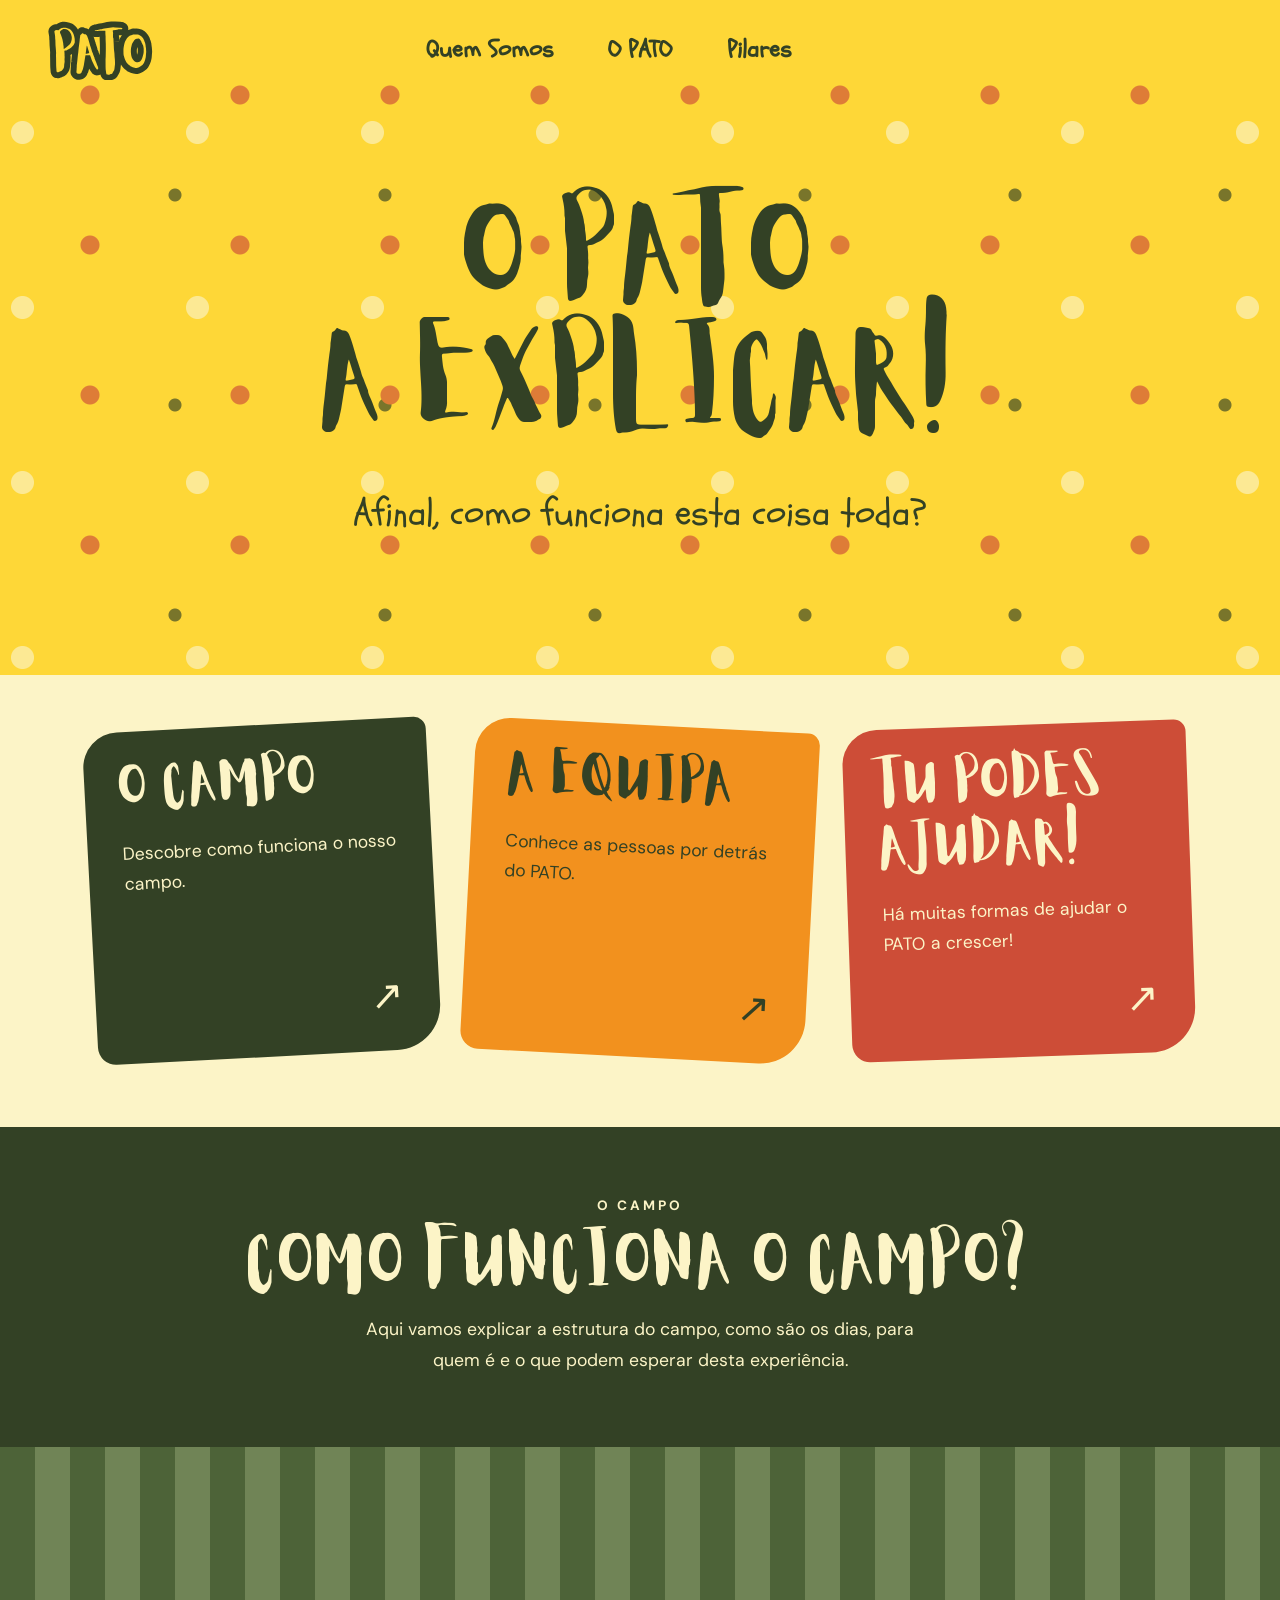
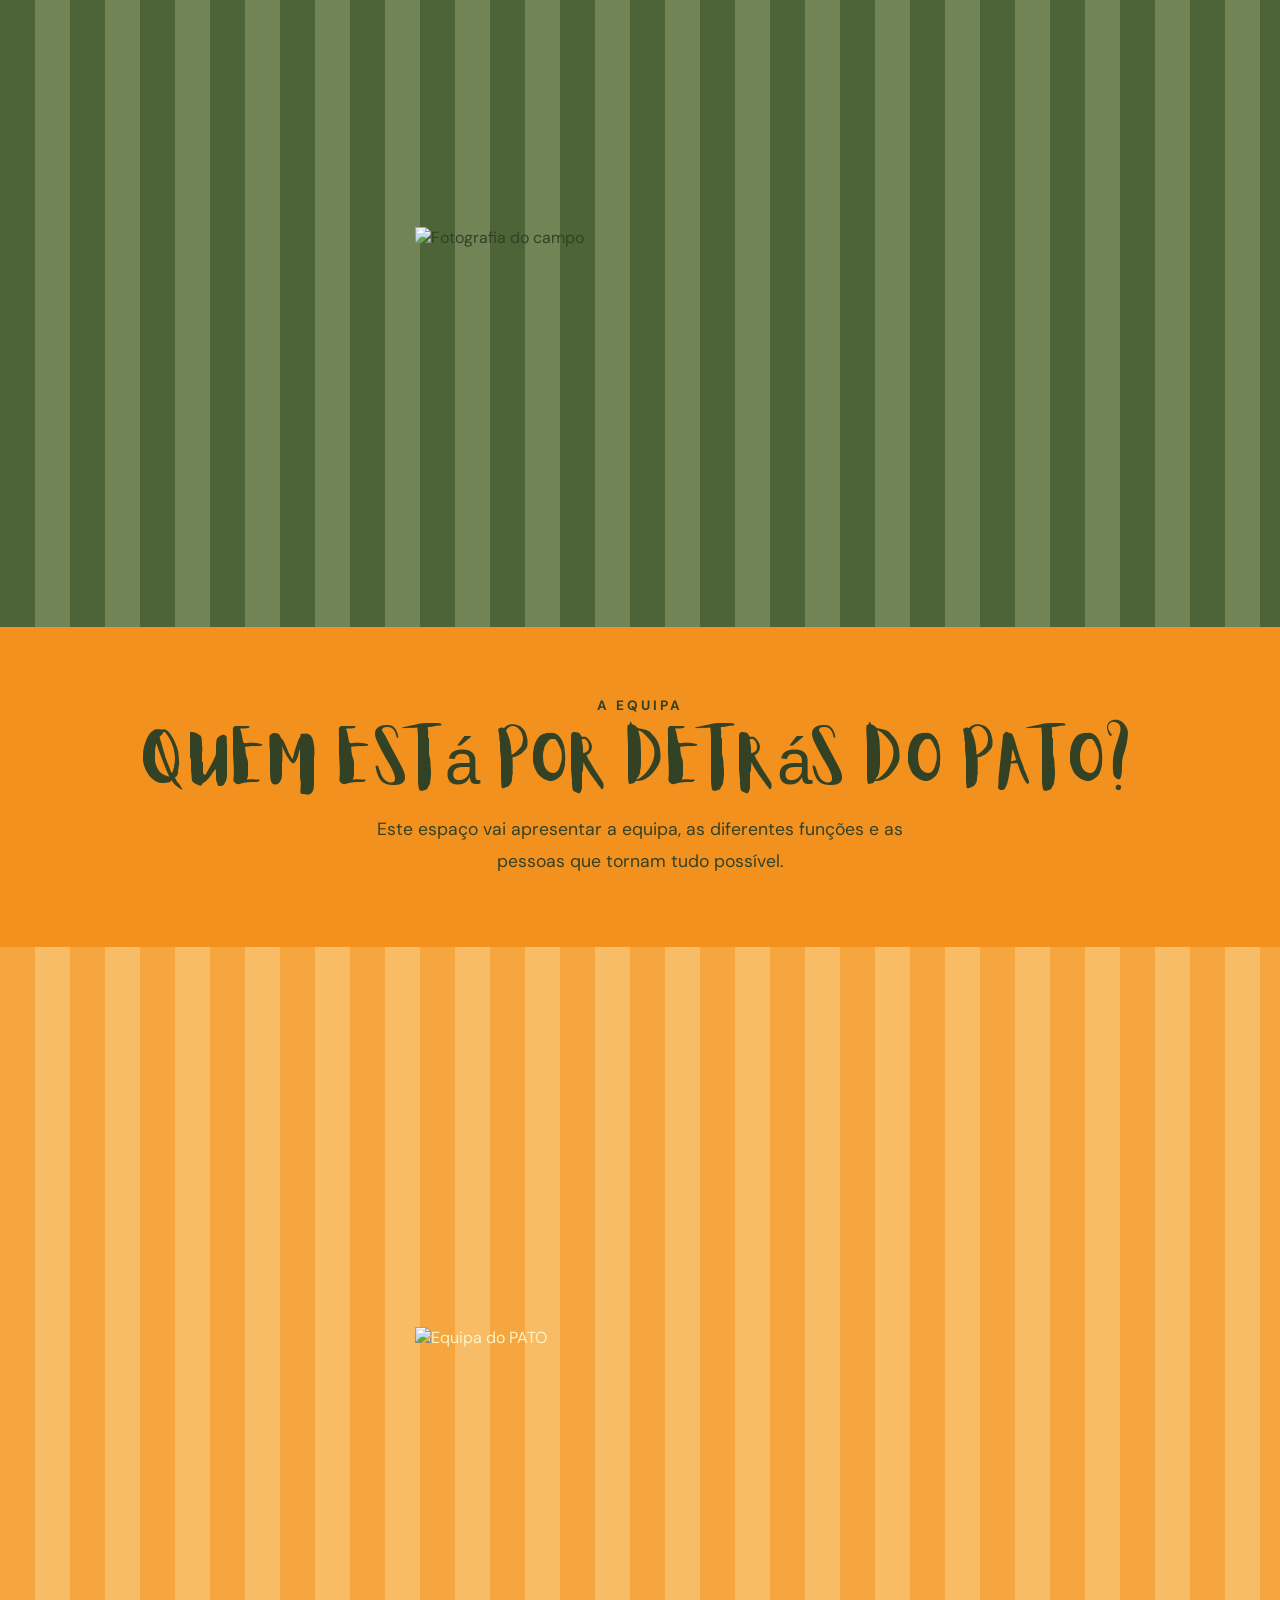
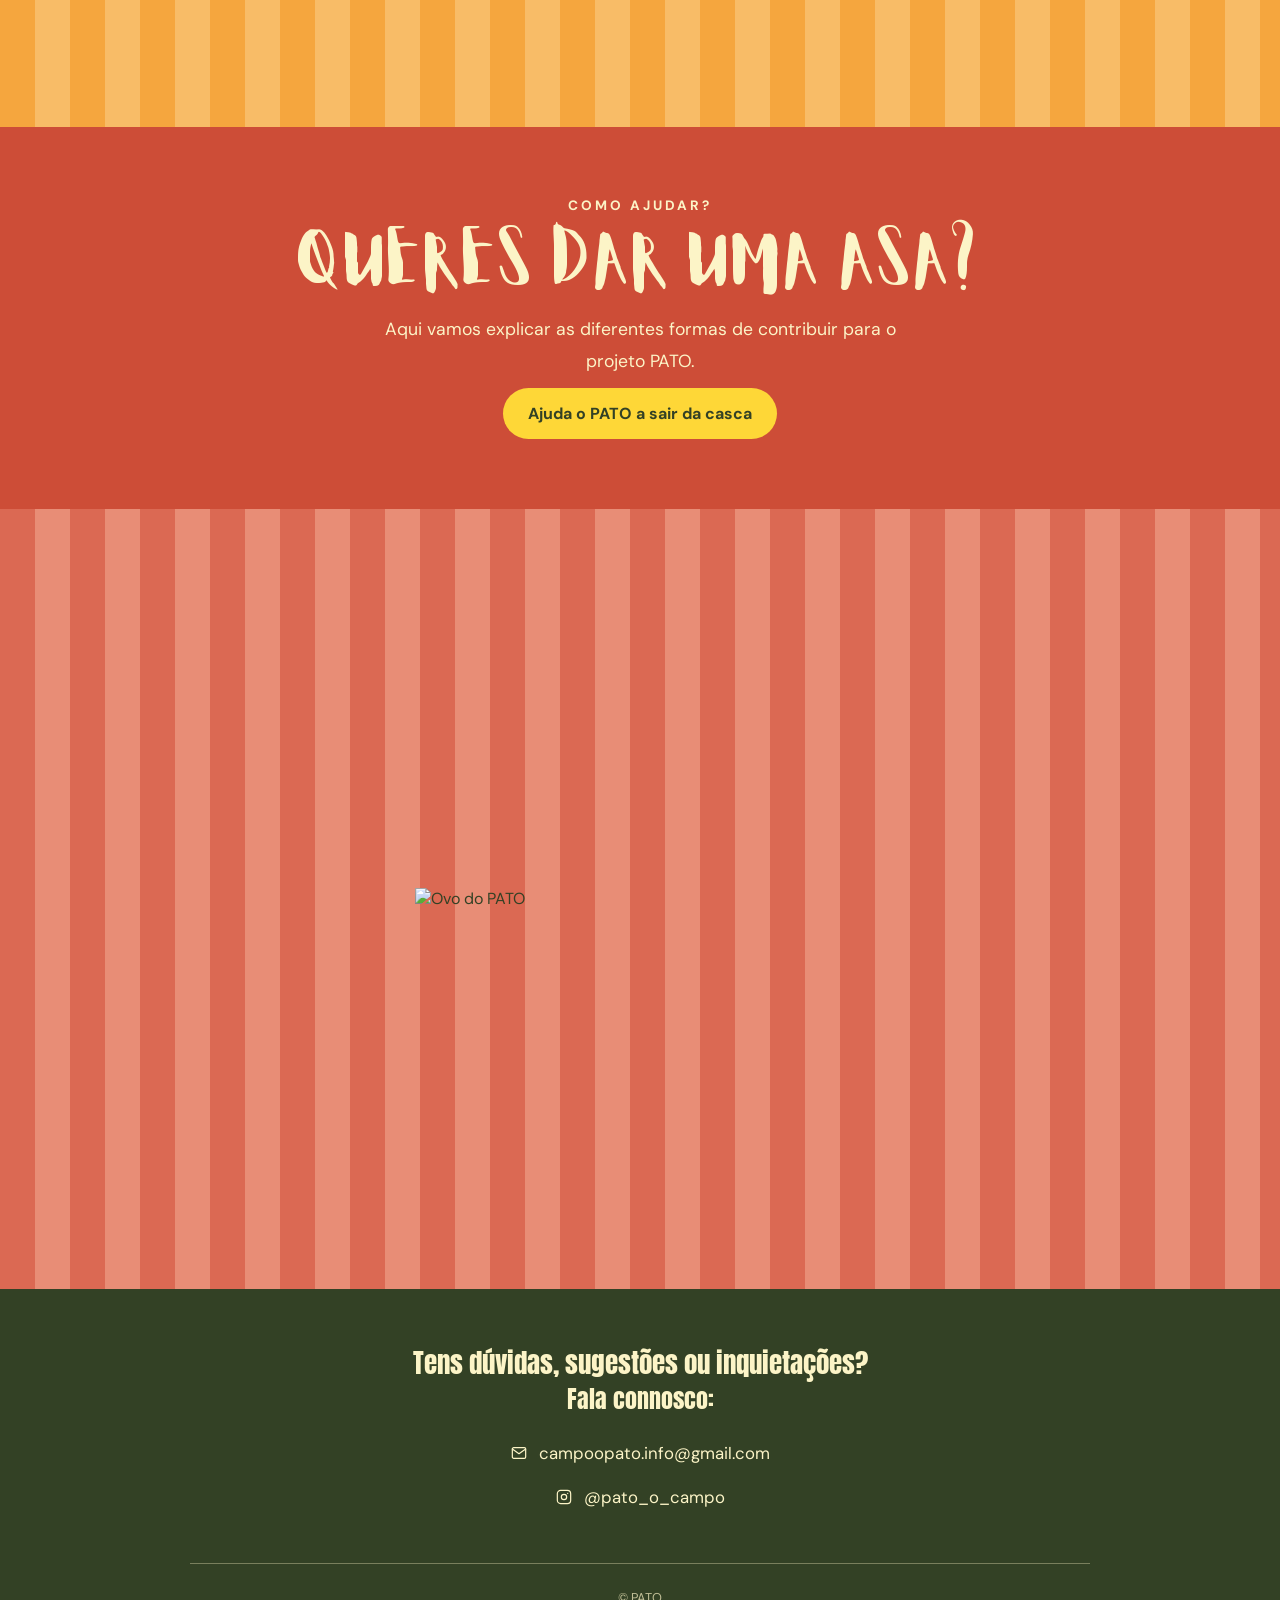
==== v2/o-pato.html @ 9c7ccffa "página inicial" ====
<!DOCTYPE html>
<html lang="pt">
<head>
    <meta charset="UTF-8">
    <meta name="viewport" content="width=device-width, initial-scale=1.0">
   <title>O PATO</title>
  <link rel="icon" type="image/png" href="assets/logo.png">
<link rel="stylesheet" href="styles.css?v=7">
</head>

<body class="pagina-o-pato">

    <header>
        <nav class="navbar">
            <a href="index.html" class="logo">
                <img src="assets/pato-wordmark.svg" alt="PATO - Início">
            </a>

            <ul class="nav-links">
                <li><a href="quem-somos.html">Quem Somos</a></li>
                 <li><a href="o-pato.html">O PATO</a></li>
                <li><a href="pilares.html">Pilares</a></li>
            </ul>
        </nav>
    </header>

   


<main class="explicar-v2">

    <!-- APRESENTAÇÃO -->
    <section class="explicar-abertura">
        <div class="explicar-bolinhas"></div>

        <h1>O PATO<br>A EXPLICAR!</h1>
        <p>Afinal, como funciona esta coisa toda?</p>
    </section>

    <!-- ESTRUTURA DO CAMPO -->
   
<section class="explicar-cartoes">

    <a href="#o-campo" class="explicar-cartao cartao-1">
    
        <h2>O campo</h2>
        <p>Descobre como funciona o nosso campo.</p>
        <span class="cartao-seta">↗</span>
    </a>

    <a href="#a-equipa" class="explicar-cartao cartao-2">
      
        <h2>A equipa</h2>
        <p>Conhece as pessoas por detrás do PATO.</p>
        <span class="cartao-seta">↗</span>
    </a>

    <a href="#como-ajudar" class="explicar-cartao cartao-3">
    
        <h2>Tu podes ajudar!</h2>
        <p>Há muitas formas de ajudar o PATO a crescer!</p>
        <span class="cartao-seta">↗</span>
    </a>

</section>

<!-- O CAMPO -->
<section id="o-campo" class="explicar-detalhe detalhe-campo">
    <div class="detalhe-texto">
        <span>O CAMPO</span>
        <h2>Como funciona o campo?</h2>
        <p>Aqui vamos explicar a estrutura do campo, como são os dias, para quem é e o que podem esperar desta experiência.</p>
    </div>
    <div class="detalhe-imagem">
        <img src="images/campo.jpg" alt="Fotografia do campo">
    </div>
</section>

<!-- A EQUIPA -->
<section id="a-equipa" class="explicar-detalhe detalhe-equipa">
    <div class="detalhe-texto">
        <span>A EQUIPA</span>
        <h2>Quem está por detrás do PATO?</h2>
        <p>Este espaço vai apresentar a equipa, as diferentes funções e as pessoas que tornam tudo possível.</p>
    </div>
    <div class="detalhe-imagem">
        <img src="images/equipa.jpg" alt="Equipa do PATO">
    </div>
</section>

<!-- COMO AJUDAR -->
<section id="como-ajudar" class="explicar-detalhe detalhe-ajudar">
    <div class="detalhe-texto">
        <span>COMO AJUDAR?</span>
        <h2>Queres dar uma asa?</h2>
        <p>Aqui vamos explicar as diferentes formas de contribuir para o projeto PATO.</p>
        <a href="index.html#ajudar" class="detalhe-botao">Ajuda o PATO a sair da casca</a>
    </div>
    <div class="detalhe-imagem">
        <img src="assets/ovo-pato.png" alt="Ovo do PATO">
    </div>
</section>


</main>


    <footer class="footer">

    <h2>Tens dúvidas, sugestões ou inquietações?</h2>

    <p class="footer-subtitle">Fala connosco:</p>

   
<div class="footer-contacts">

    <!-- EMAIL -->
    <a href="mailto:campoopato.info@gmail.com">

        <svg viewBox="0 0 24 24" fill="none"
             stroke="currentColor" stroke-width="1.8"
             stroke-linecap="round" stroke-linejoin="round"
             aria-hidden="true">
            <rect x="2" y="4" width="20" height="16" rx="2"/>
            <path d="M2 6l10 7 10-7"/>
        </svg>

        <span>campoopato.info@gmail.com</span>
    </a>

    <!-- INSTAGRAM -->
    <a href="https://www.instagram.com/pato_o_campo/"
       target="_blank"
       rel="noopener noreferrer">

        <svg viewBox="0 0 24 24" fill="none"
             stroke="currentColor" stroke-width="1.8"
             stroke-linecap="round" stroke-linejoin="round"
             aria-hidden="true">
            <rect x="2" y="2" width="20" height="20" rx="5"/>
            <circle cx="12" cy="12" r="4"/>
            <circle cx="17.5" cy="6.5" r="1" fill="currentColor" stroke="none"/>
        </svg>

        <span>@pato_o_campo</span>
    </a>

</div>


<div class="footer-divider"></div>

<p class="footer-bottom">© PATO</p>

</footer>

    <script src="script.js"></script>
</body>
</html>
---- v2/styles.css ----
/* FONTES */
@font-face { font-family: "Aloja"; src: url("./fonts/aloja-light.woff") format("woff"); font-weight: 300; font-style: normal; }
@font-face { font-family: "Anton"; src: url("./fonts/anton.ttf") format("truetype"); }
@font-face { font-family: "Schoolbell"; src: url("./fonts/schoolbell.ttf") format("truetype"); }
@font-face { font-family: "DMSans"; src: url("./fonts/dm-sans-regular.ttf") format("truetype"); font-weight: 400; }
@font-face { font-family: "DMSans"; src: url("./fonts/dm-sans-bold.ttf") format("truetype"); font-weight: 700; }

/* FONTES, CORES, ESTILOS GERAIS, MENU E HOMEPAGE */
:root { --verde-pato: #334125; --amarelo-pato: #FED737; --creme-pato: #FCF4C7; --laranja-pato: #F2911E; --vermelho-pato: #CD4D37; --bege-pato: #fad3a9}
* { margin: 0; padding: 0; box-sizing: border-box; }
html { scroll-behavior: smooth; }
body { font-family: "DMSans", Arial, sans-serif; background-color: var(--creme-pato); color: var(--verde-pato); }
h1, h2, h3 { font-family: "Anton", sans-serif; font-weight: normal; }
.handwritten { font-family: "Schoolbell", cursive; }
header { position: absolute; top: 0; left: 0; width: 100%; z-index: 100; background: transparent; }
.navbar { position: absolute; width: 100%; min-height: 100px; display: flex; align-items: center; justify-content: center; padding: 10px 40px; }
.logo { position: absolute; left: 45px; top: 50%; transform: translateY(-50%); display: flex; align-items: center; text-decoration: none; }
.logo img { width: auto; max-width: 110px; max-height: px; object-fit: contain; }
.nav-links { position: absolute; left: 50%; transform: translateX(-50%); display: grid; grid-template-columns: 170px auto 170px; align-items: center; column-gap: 55px; list-style: none; margin: 0; padding: 0; }
.nav-links li:first-child { justify-self: end; }
.nav-links li:nth-child(2) { justify-self: center; }
.nav-links li:last-child { justify-self: start; }
.nav-links a { font-family: "Schoolbell", cursive; font-size: 1.5rem; font-weight: 400; text-decoration: none; color: var(--verde-pato); white-space: nowrap; transition: color 0.2s ease; }
.nav-links a:hover { color: var(--creme-pato); }    
.nav-links a{font-weight:700}
.hero { position: relative; min-height: 100vh; width: 100%; overflow: hidden; display: flex; flex-direction: column; align-items: center; padding: 115px 24px 20px; background-color: var(--creme-pato); }
.hero-background { position: absolute; inset: 0px; z-index: 0; background-image: linear-gradient(
            rgba(252, 244, 199, 0.40),
            rgba(252, 244, 199, 0.40)
        ),
        url("images/roda2.jpg"); background-size: cover; background-position: center;filter: blur(2px); }
.hero-content { position: relative; z-index: 2; width: 100%; max-width: 850px; text-align: center; }
.hero-logo { display: block; width: min(60vw, 420px); max-height: 240px; height: auto; object-fit: contain; margin: 0 auto 45px;transform:translateY(40px) }
.hero p{transform:translateY(35px)}
.hero-description { font-family: "Schoolbell", cursive; font-size: clamp(1.4rem, 3vw, 2rem); line-height: 1.4; color: var(--verde-pato); }
.hero-duck { position: absolute; z-index: 2; height: auto; pointer-events: none; }
.duck-left { width: 170px; left: 0; bottom: 0; top: auto; }
.hero-bottom{position:relative;z-index:3;margin-top:auto;padding-top:35px;display:flex;flex-direction:column;align-items:center;gap:20px}
.scroll-indicator{display:block;font-size:2.3rem;line-height:4;color:var(--verde-pato);text-decoration:none;margin-top:40;transform:translateY(-25px)}
.hero-button { display: inline-block; padding: 20px 45px; background-color: var(--amarelo-pato); color: var(--verde-pato); font-family: "DMSans", sans-serif; font-size: 1.3rem; font-weight: 700; text-decoration: none; border-radius: 40px; transition: transform 0.2s ease,
                background-color 0.2s ease; margin-top:35px}
.hero-button:hover { transform: scale(1.05); background-color: var(--laranja-pato); }
.hero::after { content: ""; position: absolute; bottom: 0; left: 0; width: 100%; height: 85px; background: linear-gradient(
        to bottom,
        transparent,
        var(--amarelo-pato)
    ); pointer-events: none; z-index: 1; }
.fundraising { width: 100%; min-height: 85vh; background-color: var(--amarelo-pato); display: flex; flex-direction: column; align-items: center; justify-content: flex-start; text-align: center; gap: 8px; scroll-margin-top: 25px; }
.fundraising h2 { font-family: "Anton", sans-serif; font-size: clamp(2rem, 8vw, 3rem); line-height: 5; max-width: 850px; }
.egg-illustration { width: min(35vw, 190px); height: auto; object-fit: contain; cursor: pointer; margin-top: -60px; transition: transform 0.3s ease; }
@keyframes abanar-ovo { 0%, 100% { transform: rotate(-8deg); } 50% { transform: rotate(8deg); } }
.egg-illustration:hover { animation: abanar-ovo 0.3s ease-in-out infinite; }
.fundraising p { font-family: "DMSans", sans-serif; font-size: 1rem; max-width: 600px; line-height: 1.4; margin-top: 30px; }
.egg-link{display:inline-block}
/* TELEMÓVEIS — regras finais do CSS original, sem duplicações */
@media (max-width: 700px) {
.navbar { min-height: 105px; padding: 10px 15px; flex-direction: column; justify-content: flex-end; gap: 8px; }
.logo { position: absolute; left: 15px; top: 15px; transform: none; }
.logo img { max-height: 38px; }
.nav-links { gap: 18px; flex-wrap: wrap; justify-content: center; }
.nav-links a { font-size: 1.1rem; }
.hero { min-height: 85svh; position: relative; display: flex; flex-direction: column; justify-content: flex-start; align-items: center; text-align: center; padding: 145px 24px 110px; background-color: var(--creme-pato); }
.hero h1 { font-size: clamp(4.5rem, 18vw, 7rem); }
.hero-logo { width: min(75vw, 350px); margin-bottom: 35px; }
.hero-duck { width: 90px; }
.duck-left { width: 100px; left: 0; bottom: 0; top: auto; }
.duck-right { width: 75px; right: 4%; top: 30%; }
.hero-bottom { padding-top: 35px; }
.fundraising { padding: 65px 20px 80px; width: 100%; max-width: none; margin: 0; }
.egg-illustration { width: min(75vw, 300px); }
body { overflow-x: hidden; }
}

/* RODAPÉ */
.footer { width: 100%; background-color: var(--verde-pato); color: var(--creme-pato); padding: 60px 15px 25px; text-align: center; }
.footer h2 { font-family: "Anton", sans-serif; font-weight: 150; font-size: clamp(1.7rem, 4vw, 1.5rem); line-height: 1; margin-bottom: 5px; }
.footer-subtitle { font-family: "Anton", cursive; font-size: 1.5rem; margin-bottom: 25px; }
.footer-contacts { display: flex; flex-direction: column; align-items: center; gap: 22px; margin-bottom: 55px; }
.footer-contacts a { display: flex; align-items: center; justify-content: center; gap: 12px; font-family: "DMSans", sans-serif; font-size: 1.05rem; color: var(--creme-pato); text-decoration: none; overflow-wrap: anywhere; transition: color 0.2s ease; }
.footer-contacts svg { width: 16px; height: 16px; flex-shrink: 0; }
.footer-contacts a:hover { color: var(--amarelo-pato); }
.footer-bottom { font-family: "DMSans", sans-serif; font-size: 0.8rem; opacity: 0.7; }
.footer-divider { width: min(100%, 900px); height: 1px; background-color: var(--creme-pato); opacity: 0.35; margin: 0 auto 25px; }



/* QUEM SOMOS */
.quem-v2{background:var(--verde-pato);color:var(--verde-pato)}
.quem-abertura{display:flex;flex-direction:column;background:var(--creme-pato)}
.quem-cabecalho{min-height:65vh;padding:90px 9%;display:flex;flex-direction:column;align-items:flex-start;justify-content:center}
.quem-etiqueta{font-family:DMSans,sans-serif;font-size:.85rem;letter-spacing:4px;margin-bottom:25px}
.quem-cabecalho h1{font-family:Aloja,sans-serif;font-size:clamp(4.5rem,11vw,10rem);line-height:1.05;font-weight:300}
.quem-cabecalho p{margin-top:35px;font-family:Schoolbell,cursive;font-size:clamp(1.5rem,3vw,2.3rem)}
.pagina-quem-somos .nav-links a{color:var(--verde-pato)}
/* SEPARADOR ENTRE A ABERTURA E OS BLOCOS */
.quem-riscas,.quem-separador{background:repeating-linear-gradient(90deg,#ffe356 0 28px,#ffd54e 28px 56px)}
.quem-riscas{height:105px}
.quem-separador{height:22px}
/* BLOCOS */
.quem-razao,.quem-publico,.quem-historia{display:grid;grid-template-columns:repeat(2,minmax(0,1fr));min-height:500px}
.quem-razao-texto,.quem-publico-texto,.quem-historia-texto{padding:90px 10%;display:flex;flex-direction:column;justify-content:center;gap:25px}
.quem-razao-texto{background:var(--amarelo-pato);color:var(--creme-pato)}
.quem-publico-texto{background:var(--laranja-pato);color:var(--creme-pato)}
.quem-historia-texto{background:var(--vermelho-pato);color:var(--creme-pato)}
.quem-razao h2,.quem-publico h2,.quem-historia h2{font-family:Aloja,sans-serif;font-size:clamp(2.5rem,5vw,4.5rem);font-weight:300}
.quem-razao p,.quem-publico p,.quem-historia p{font-family:DMSans,sans-serif;font-size:1.1rem;line-height:1.8}

/* FOTOGRAFIAS */
.quem-razao-foto,.quem-publico-foto,.quem-historia-foto{min-height:350px;overflow:hidden;background:var(--verde-pato)}
.quem-razao-foto img,.quem-publico-foto img,.quem-historia-foto img{width:100%;height:100%;object-fit:cover;display:block}

/* RESPONSIVO */
@media(max-width:850px){
    .quem-riscas{height:85px}
    .quem-cabecalho{min-height:55vh;padding:70px 8%}
    .quem-razao,.quem-publico,.quem-historia{grid-template-columns:1fr}
    .quem-razao-texto,.quem-publico-texto,.quem-historia-texto{padding:65px 8%}
    .quem-razao-foto,.quem-publico-foto,.quem-historia-foto{min-height:320px}
}

/* PILARES */
.pilares-v2 { background: var(--verde-pato); color: var(--creme-pato); }
.pilares-abertura { min-height: 70vh; padding: 165px 9% 90px; display: flex; flex-direction: column; align-items: flex-start; justify-content: center; }
.pilares-etiqueta { font-family: DMSans, sans-serif; letter-spacing: 4px; font-size: .85rem; color: var(--amarelo-pato); margin-bottom: 30px; }
.pilares-abertura h1 { font-family: Aloja, sans-serif; font-size: clamp(4.5rem, 11vw, 10rem); font-weight: 300; line-height: 1.05; text-align: left; }
.pilares-descricao { font-family: DMSans, sans-serif; font-size: 1.2rem; line-height: 1.8; max-width: 600px; margin-top: 45px; }
.pilares-letras { padding: 90px 5% 120px; background: var(--creme-pato); color: var(--verde-pato); text-align: center; }
.pilares-letras > h2 { font-family: Schoolbell, cursive; font-size: clamp(1.8rem, 4vw, 3rem); margin-bottom: 70px; }
/* DIAGRAMA ORGÂNICO DOS PILARES */
.pilares-v2{background:var(--verde-pato);color:var(--creme-pato)}
.pilares-abertura{padding:160px 9% 110px;min-height:75vh;display:flex;flex-direction:column;align-items:flex-start;justify-content:center}
.pilares-etiqueta{font-family:"DMSans",sans-serif;letter-spacing:4px;font-size:.85rem;color:var(--amarelo-pato);margin-bottom:30px}
.pilares-abertura h1{font-family:"Aloja",sans-serif;font-size:clamp(4.5rem,11vw,10rem);font-weight:300;line-height:1.05;text-align:left}
.pilares-descricao{font-family:"DMSans",sans-serif;font-size:1.2rem;line-height:1.8;max-width:600px;margin-top:50px}

.pilares-letras{padding:90px 5% 130px;background:var(--creme-pato);color:var(--verde-pato);text-align:center}
.pilares-letras h2{font-family:"Schoolbell",cursive;font-size:clamp(1.8rem,4vw,3rem);margin-bottom:70px}
.pilares-diagrama{display:grid;grid-template-columns:repeat(4,minmax(0,1fr));gap:18px;max-width:1280px;margin:0 auto;align-items:start}
.pilar-item{display:flex;flex-direction:column;align-items:center;text-align:center;min-width:0}
.pilar-item .letra{font-family:"Aloja",sans-serif;font-size:clamp(4.7rem,8vw,8rem);line-height:1}

.pilar-seta{width:95px;max-width:100%;height:auto;fill:none;stroke:var(--verde-pato);stroke-width:3;stroke-linecap:round;stroke-linejoin:round;color:var(--verde-pato)}
.pilar-info{max-width:220px;padding:0 8px}
.pilar-info h3{font-family:"Schoolbell",cursive;font-size:1.8rem;margin-bottom:12px}
.pilar-info p{font-family:"DMSans",sans-serif;font-size:1rem;line-height:1.6}

.pilar-p{padding-top:8px}
.pilar-a{padding-top:70px}
.pilar-t{padding-top:0}

.pilar-p .letra{color:var(--verde-pato)}
.pilar-a .letra{color:var(--vermelho-pato)}
.pilar-t .letra{color:var(--laranja-pato)}

.pilar-stack{display:flex;flex-direction:column;align-items:center;line-height:.85;margin-bottom:8px}
.letra-c-top{color:var(--vermelho-pato);margin-bottom:-8px}
.letra-o-bottom{color:var(--verde-pato)}

.pilar-co{padding-top:0}
.co-bloco{display:flex;flex-direction:column;align-items:center}
.co-c{margin-top:10px}
.co-o{margin-top:30px}

.seta-curta{height:120px}
.seta-media{height:155px}
.seta-longa{height:210px}
.seta-c{height:110px}
.seta-o{height:175px}

@media (max-width:900px){
    .pilares-diagrama{grid-template-columns:repeat(2,minmax(0,1fr));gap:60px 15px}
    .pilar-item .letra{font-size:6rem}
    .pilar-co{grid-column:span 2}
    .pilar-stack{margin-bottom:20px}
    .co-c,.co-o{margin-top:20px}
}

@media (max-width:900px){
    .pilares-diagrama{grid-template-columns:repeat(2,minmax(0,1fr));gap:60px 15px}
    .pilar-item .letra{font-size:6rem}
    .pilar-c{transform:none}
}
/* O PATO A EXPLICAR */
.explicar-v2{background:var(--amarelo-pato);overflow:hidden}
.explicar-abertura{position:relative;min-height:75vh;padding:160px 12% 100px;display:flex;flex-direction:column;align-items:center;justify-content:center;text-align:center}
.explicar-abertura h1{position:relative;z-index:1;font-family:"Aloja",sans-serif;font-size:clamp(4rem,9vw,8rem);font-weight:300;line-height:1.1}
.explicar-abertura p{position:relative;z-index:1;font-family:"Schoolbell",cursive;font-size:clamp(1.5rem,3vw,2.3rem);margin-top:40px}
.explicar-bolinhas{position:absolute;inset:0;pointer-events:none;background-image:radial-gradient(circle,var(--vermelho-pato) 9px,transparent 10px),radial-gradient(circle,var(--verde-pato) 6px,transparent 7px),radial-gradient(circle,var(--creme-pato) 11px,transparent 12px);background-size:150px 150px,210px 210px,175px 175px;background-position:15px 20px,70px 90px,110px 45px;opacity:.65}

.explicar-cartoes{display:grid;grid-template-columns:repeat(3,minmax(0,1fr));gap:35px;padding:50px 7% 70px;background:var(--creme-pato)}
.explicar-cartao{min-height:230px;padding:25px 35px;border-radius:35px 12px 45px 18px;display:flex;flex-direction:column;align-items:flex-start;justify-content:center;gap:20px;text-decoration:none;position:relative;cursor:pointer;transition:transform .25s ease}
.cartao-1{background:var(--verde-pato);color:var(--creme-pato);transform:rotate(-3deg)}
.cartao-2{background:var(--laranja-pato);color:var(--verde-pato);transform:rotate(3deg)}
.cartao-3{background:var(--vermelho-pato);color:var(--creme-pato);transform:rotate(-2deg)}
.explicar-cartao:hover{transform:rotate(0deg) translateY(-8px)}
.cartao-numero{font-family:"Schoolbell",cursive;font-size:2rem}
.explicar-cartao h2{font-family:"Aloja",sans-serif;font-size:clamp(2.4rem,4vw,4rem);font-weight:300}
.explicar-cartao p{font-family:"DMSans",sans-serif;font-size:1.1rem;line-height:1.7}
.cartao-seta{font-family:"Schoolbell",cursive;font-size:2.5rem;align-self:flex-end;margin-top:auto}


/* SECÇÕES HORIZONTAIS — O PATO */

.detalhe-imagem img{width:min(100%,450px);max-height:350px;object-fit:contain}

.detalhe-texto > span{font-family:"DMSans",sans-serif;font-size:.85rem;letter-spacing:3px;font-weight:700}
.detalhe-texto h2{font-family:"Aloja",sans-serif;font-weight:300;font-size:clamp(2.5rem,5vw,4.5rem)}
.detalhe-texto p{font-family:"DMSans",sans-serif;font-size:1.1rem;line-height:1.8;max-width:550px}
.detalhe-botao{display:inline-block;background:var(--verde-pato);color:var(--creme-pato);padding:15px 25px;border-radius:30px;font-family:"DMSans",sans-serif;font-weight:700;text-decoration:none}
.detalhe-botao:hover{background:var(--amarelo-pato);color:var(--verde-pato)}

@media (max-width:850px){
    .explicar-cartoes{grid-template-columns:1fr;gap:45px}
    .explicar-cartao{min-height:230px}
   .detalhe-texto{padding:65px 25px}
    .detalhe-imagem{min-height:150px}
}
/* MENUS DE FUNDO ESCURO */
.pagina-pilares .nav-links a { color: var(--creme-pato); }
.pagina-pilares .nav-links a:hover { color: var(--amarelo-pato); }
/* RESPONSIVIDADE INTERIOR */
@media (max-width: 850px) { .explicar-cartoes { grid-template-columns: 1fr; gap: 45px; } .explicar-cartao { min-height: 260px; } }
@media (max-width: 700px) {
.quem-historia, .quem-razao { grid-template-columns: 1fr; }
.quem-historia-texto, .quem-razao-texto { padding: 65px 25px; }
.quem-cabecalho { padding: 75px 25px; }
.pilares-abertura { padding: 150px 25px 80px; }
.pilares-mapa { grid-template-columns: repeat(2, minmax(0, 1fr)); gap: 50px 15px; }
.pilar-letra .letra { font-size: 5rem; height: 100px; }}
/* CARTÕES CLICÁVEIS */
.explicar-cartao {
    text-decoration: none;
    position: relative;
    cursor: pointer;}
.cartao-seta {
    font-family: "Schoolbell", cursive;
    font-size: 2.5rem;
    align-self: flex-end;
    margin-top: auto;}
/* SECÇÕES DE INFORMAÇÃO */
.explicar-detalhe {
    display: grid;
    grid-template-columns: 1fr 1fr;
    min-height: 480px;
    scroll-margin-top: 30px;}
.detalhe-texto {
    padding: 90px 10%;
    display: flex;
    flex-direction: column;
    justify-content: center;
    align-items: flex-start;
    gap: 25px;}
.detalhe-texto > span {
    font-family: "DMSans", sans-serif;
    font-size: 0.85rem;
    letter-spacing: 3px;
    font-weight: 700;}
.detalhe-texto h2 {
    font-family: "Aloja", sans-serif;
    font-weight: 300;
    font-size: clamp(2.5rem, 5vw, 4.5rem);}
.detalhe-texto p {
    font-family: "DMSans", sans-serif;
    font-size: 1.1rem;
    line-height: 1.8;
    max-width: 550px;}
.detalhe-imagem {
    display: flex;
    align-items: center;
    justify-content: center;
    padding: 45px;}
.detalhe-imagem img {
    width: 100%;
    max-height: 400px;
    object-fit: contain;}
.detalhe-campo { background: var(--amarelo-pato); color: var(--verde-pato); }
.detalhe-campo .detalhe-imagem { background: var(--laranja-pato); }
.detalhe-equipa { background: var(--verde-pato); color: var(--creme-pato); }
.detalhe-equipa .detalhe-imagem { background: var(--vermelho-pato); }
.detalhe-ajudar { background: var(--creme-pato); color: var(--verde-pato); }
.detalhe-ajudar .detalhe-imagem { background: var(--amarelo-pato); }
.detalhe-botao {
    display: inline-block;
    background: var(--amarelo-pato);
    color: var(--verde-pato);
    padding: 15px 25px;
    border-radius: 30px;
    font-family: "DMSans", sans-serif;
    font-weight: 700;
    text-decoration: none;}
.detalhe-botao:hover { background: var(--vermelho-pato); }
@media (max-width: 700px) {
    .explicar-detalhe { grid-template-columns: 1fr; }
    .detalhe-texto { padding: 65px 25px; }
    .detalhe-imagem { min-height: 250px; }}

/* FUNDOS DAS SECÇÕES — O PATO */
.detalhe-campo .detalhe-texto{background:#334125;color:#FCF4C7}
.detalhe-equipa .detalhe-texto{background:#F2911E;color:#334125}
.detalhe-ajudar .detalhe-texto{background:#CD4D37;color:#FCF4C7}

/* RISCAS DA METADE DIREITA */
.detalhe-campo .detalhe-imagem{background:repeating-linear-gradient(90deg,#708456 35px 70px, #4D6338 70px 105px)}
.detalhe-equipa .detalhe-imagem{background:repeating-linear-gradient(90deg, #F8BC67 35px 70px,#F5A63E 70px 105px)}
.detalhe-ajudar .detalhe-imagem{background:repeating-linear-gradient(90deg, #E88D76  35px 70px,#DB6953 70px 105px)}

/* DISPOSIÇÃO VERTICAL DAS SECÇÕES */
.explicar-v2 .explicar-detalhe{display:flex;flex-direction:column;width:100%;min-height:0;scroll-margin-top:0}
.explicar-v2 .detalhe-texto{width:100%;min-height:100px;padding:70px 10%;display:flex;flex-direction:column;justify-content:center;align-items:center;text-align:center;gap:10px}
.explicar-v2 .detalhe-imagem{width:100%;min-height:780px;padding:50px;display:flex;align-items:center;justify-content:center}
.explicar-v2 .detalhe-imagem img{width:min(100%,450px);max-height:320px;object-fit:contain}
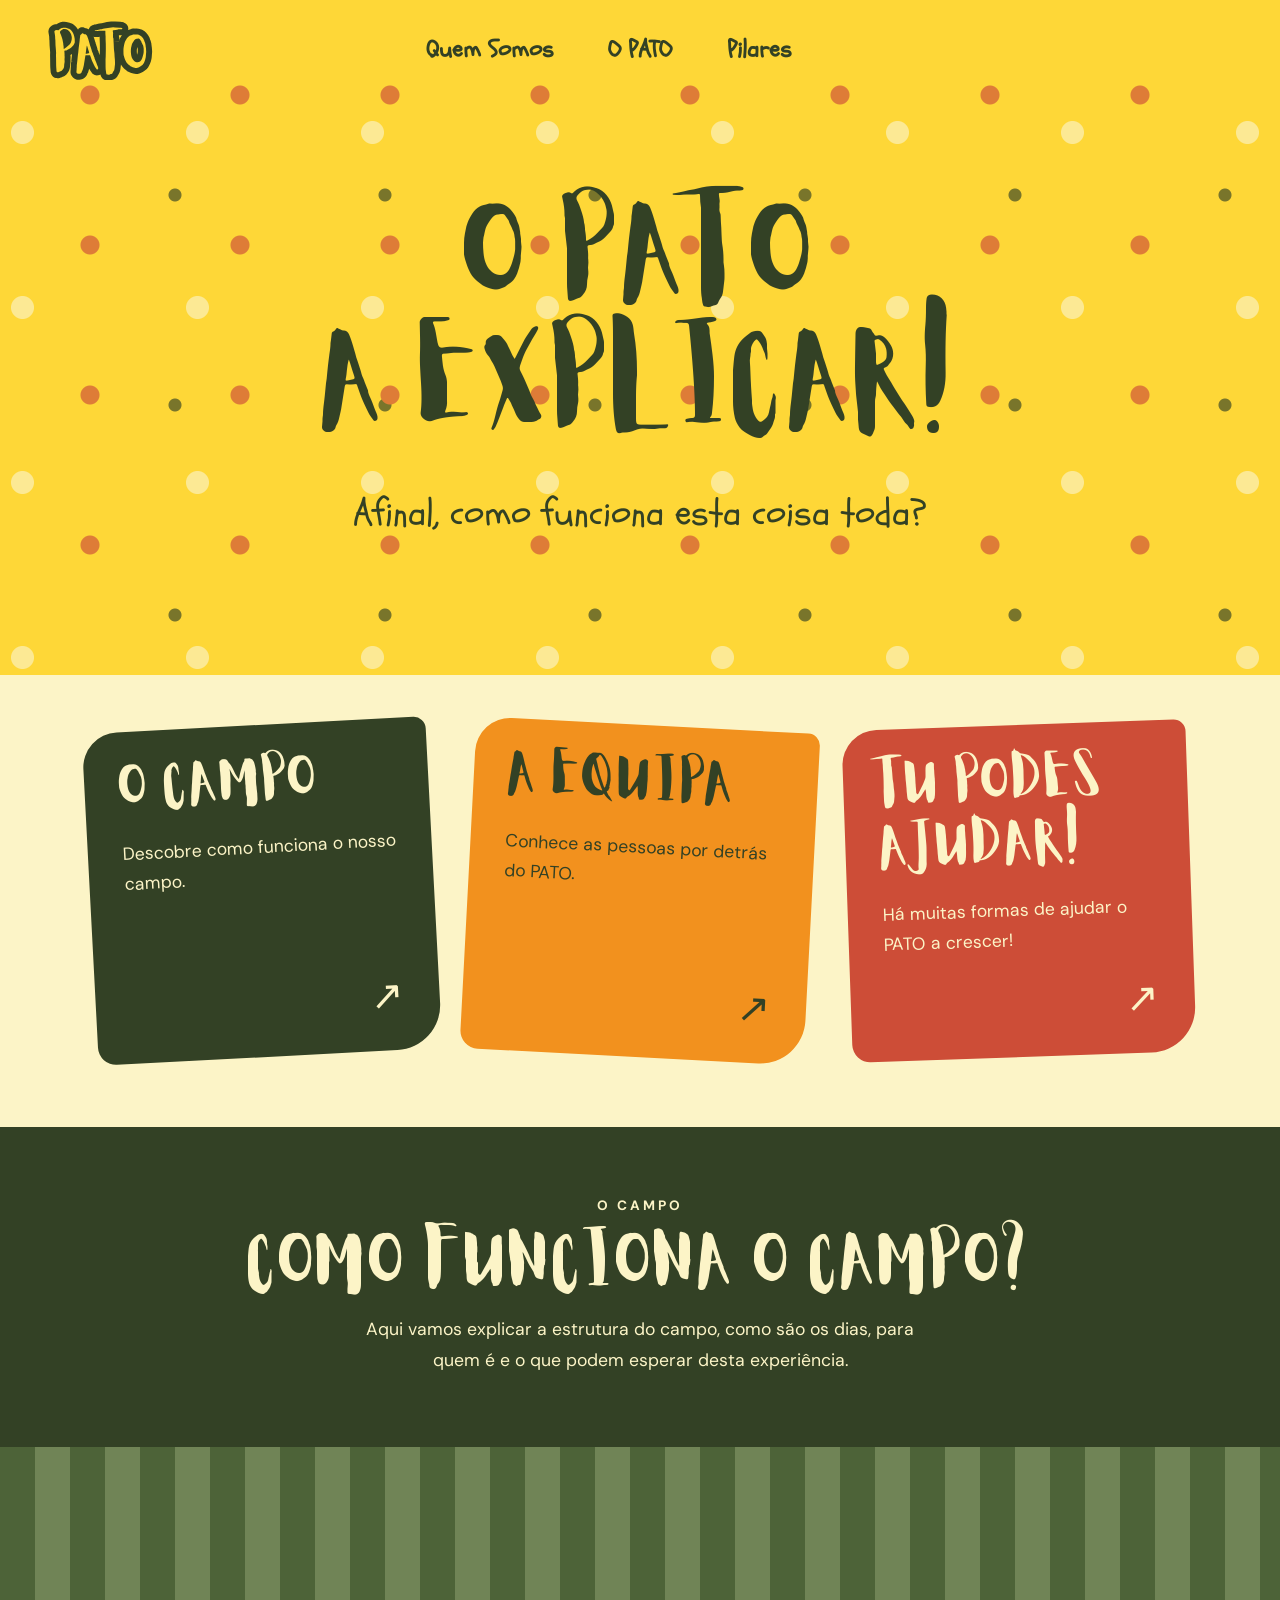
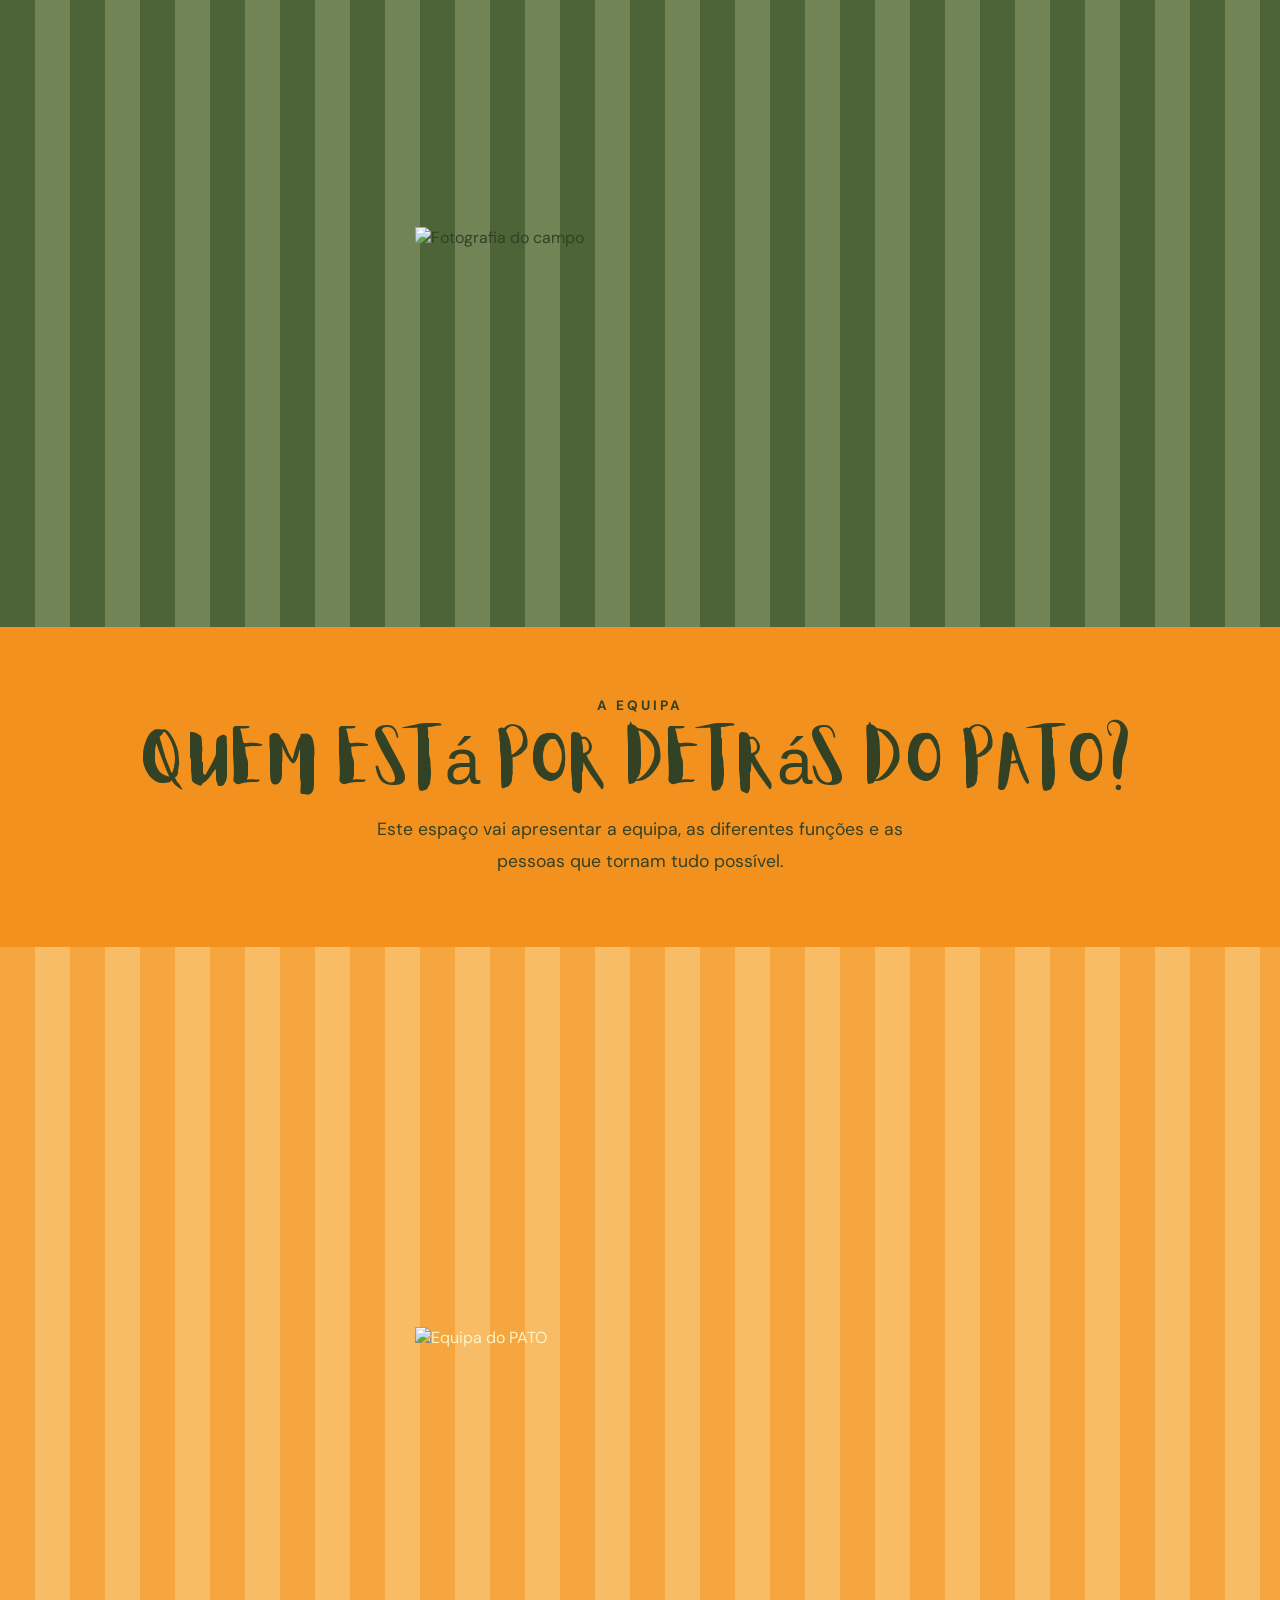
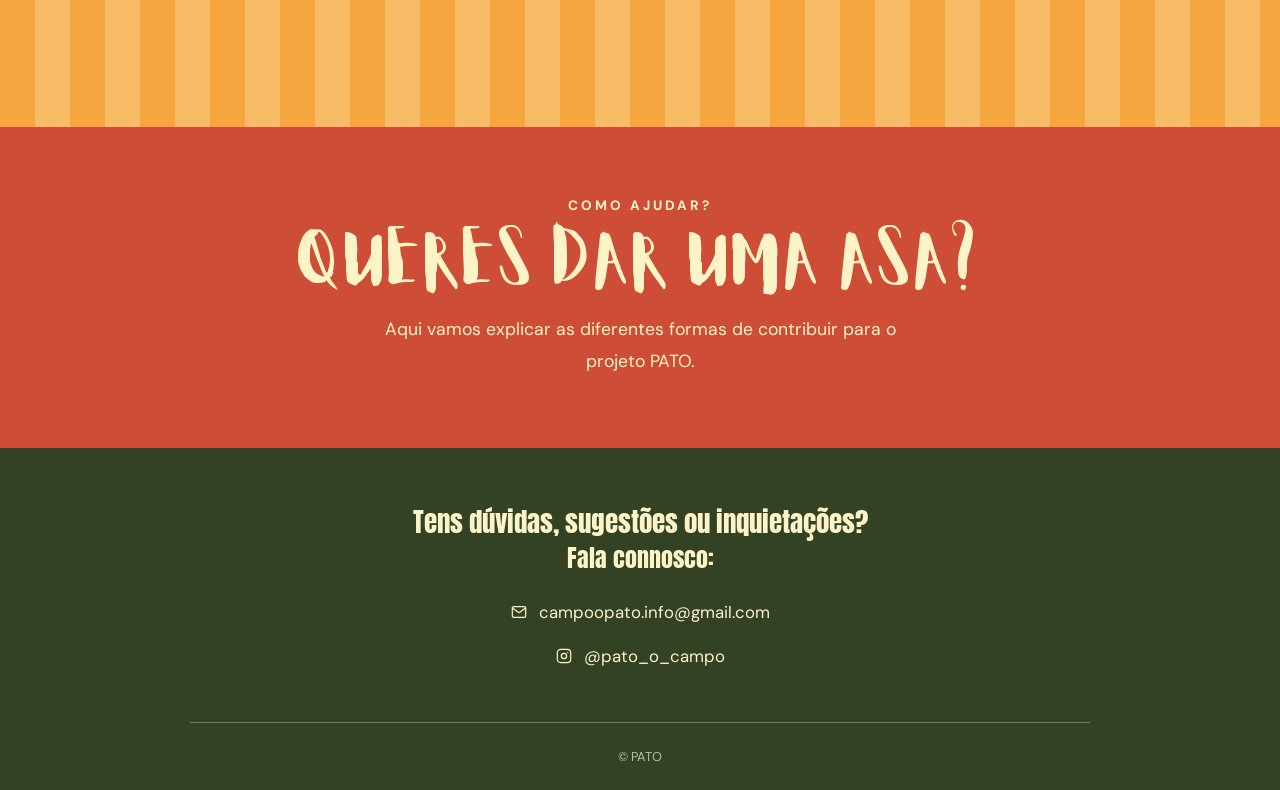
==== commit f62ef8ac: "inicial" ====
--- a/v2/o-pato.html
+++ b/v2/o-pato.html
@@ -95,11 +95,7 @@
         <span>COMO AJUDAR?</span>
         <h2>Queres dar uma asa?</h2>
         <p>Aqui vamos explicar as diferentes formas de contribuir para o projeto PATO.</p>
-        <a href="index.html#ajudar" class="detalhe-botao">Ajuda o PATO a sair da casca</a>
-    </div>
-    <div class="detalhe-imagem">
-        <img src="assets/ovo-pato.png" alt="Ovo do PATO">
-    </div>
+   
 </section>
 
 
@@ -148,7 +144,6 @@
 
 </div>
 
-
 <div class="footer-divider"></div>
 
 <p class="footer-bottom">© PATO</p>
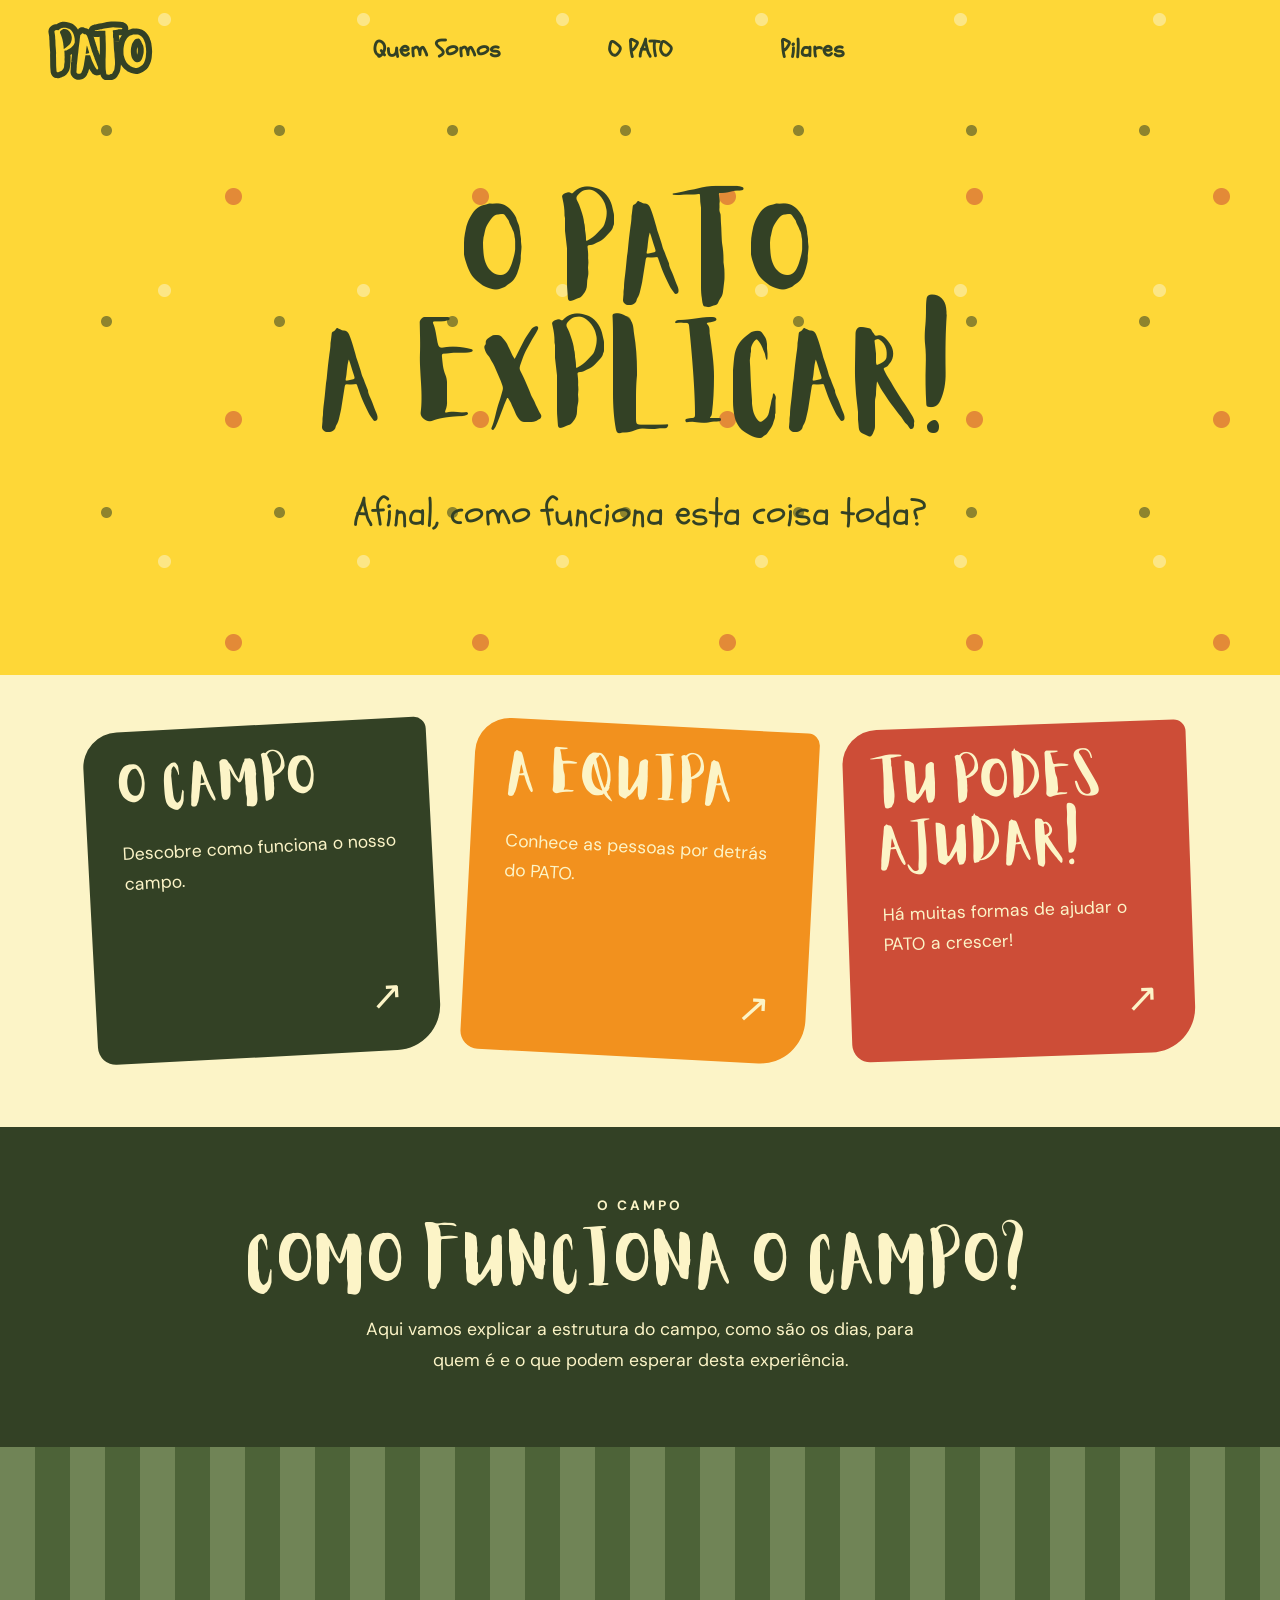
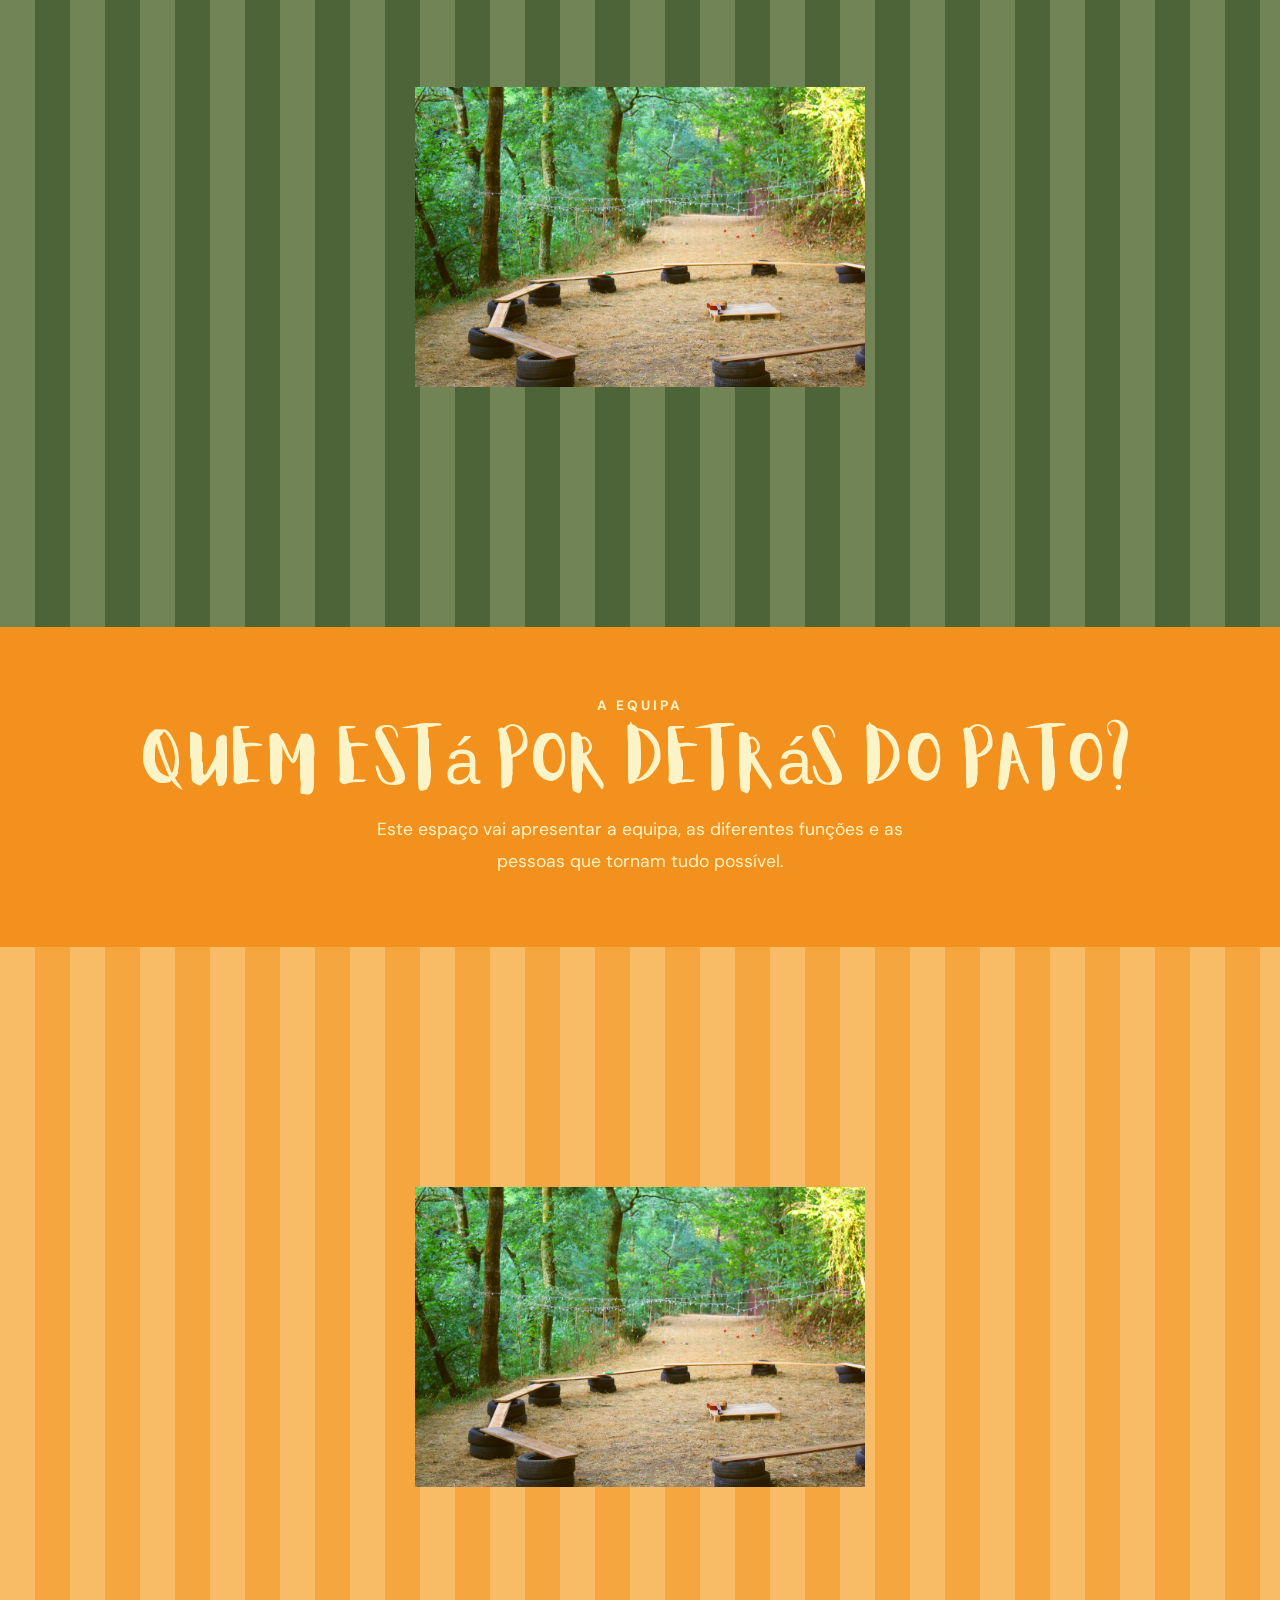
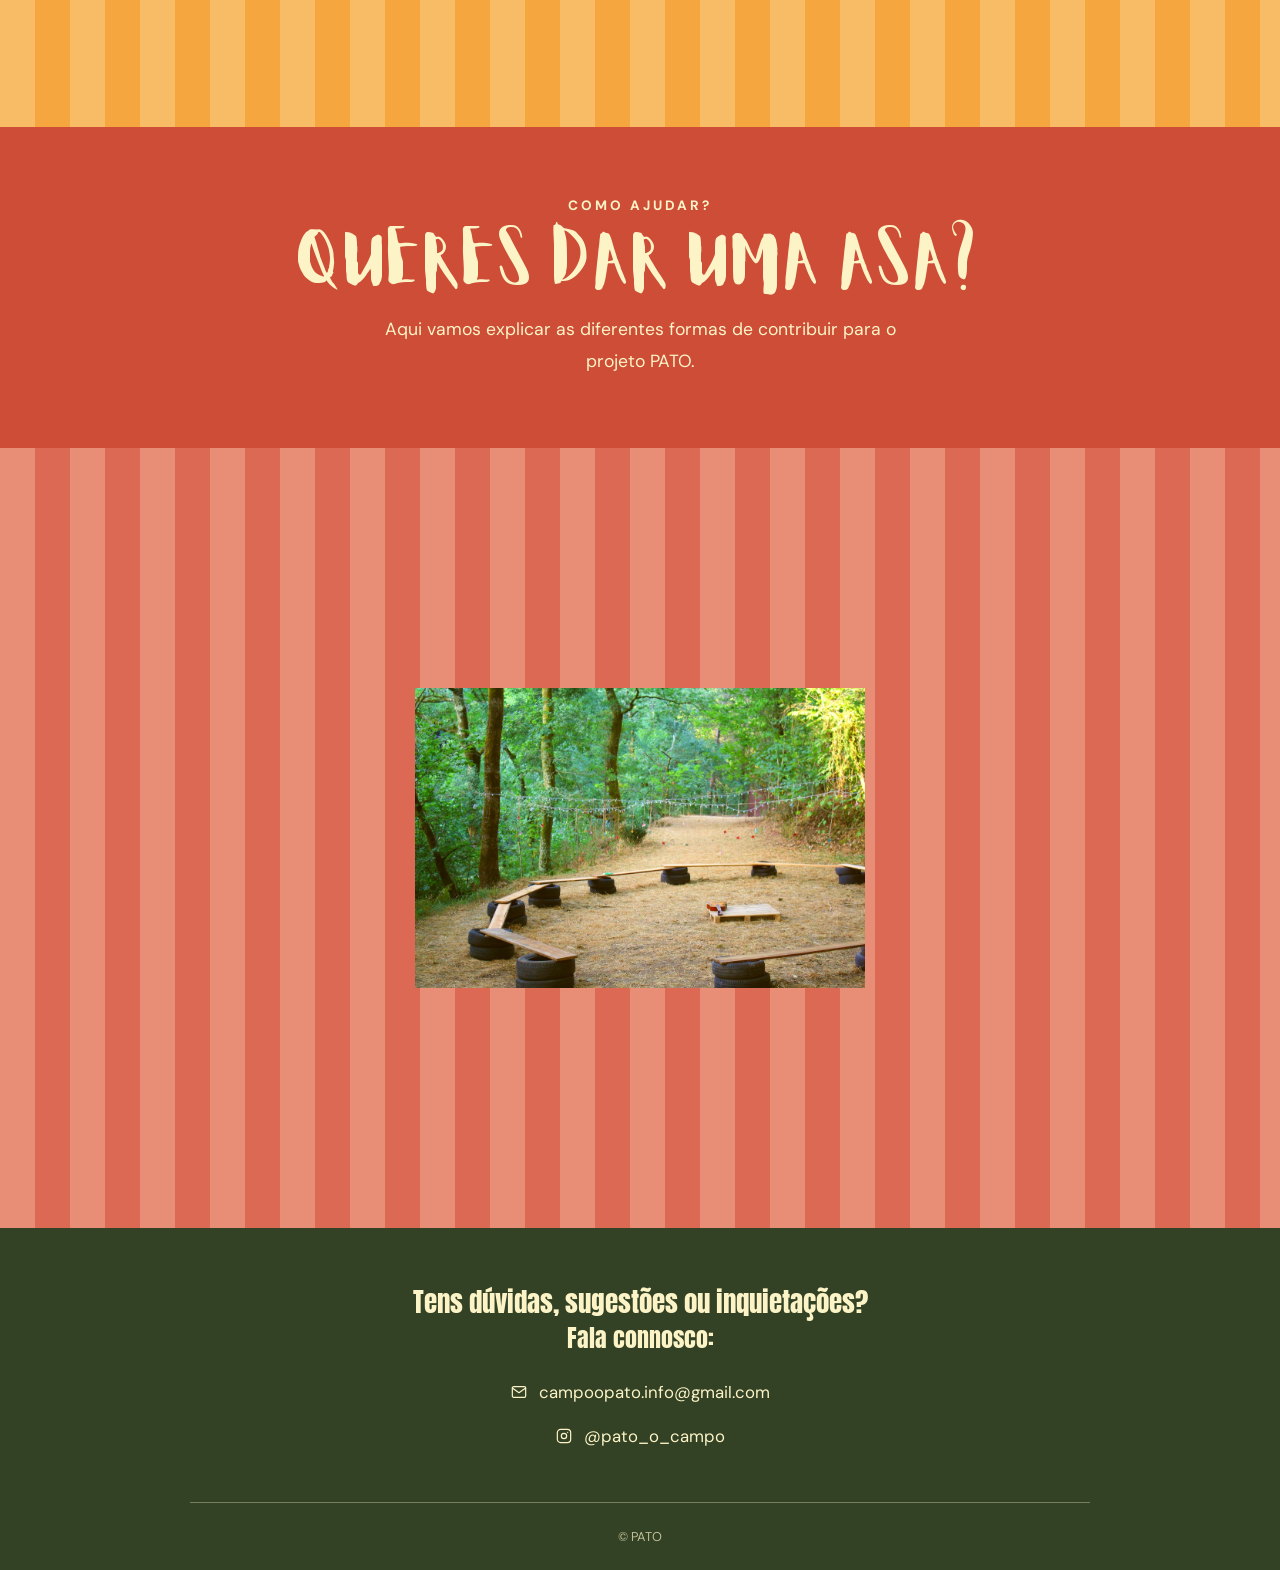
==== commit 9b543b54: "23-11" ====
--- a/v2/o-pato.html
+++ b/v2/o-pato.html
@@ -6,7 +6,7 @@
     <meta name="viewport" content="width=device-width, initial-scale=1.0">
    <title>O PATO</title>
   <link rel="icon" type="image/png" href="assets/logo.png">
-<link rel="stylesheet" href="styles.css?v=7">
+<link rel="stylesheet" href="styles.css">
 </head>
 
 <body class="pagina-o-pato">
@@ -73,7 +73,7 @@
         <p>Aqui vamos explicar a estrutura do campo, como são os dias, para quem é e o que podem esperar desta experiência.</p>
     </div>
     <div class="detalhe-imagem">
-        <img src="images/campo.jpg" alt="Fotografia do campo">
+        <img src="images/roda2.jpg" alt="Fotografia do campo">
     </div>
 </section>
 
@@ -85,7 +85,7 @@
         <p>Este espaço vai apresentar a equipa, as diferentes funções e as pessoas que tornam tudo possível.</p>
     </div>
     <div class="detalhe-imagem">
-        <img src="images/equipa.jpg" alt="Equipa do PATO">
+        <img src="images/roda2.jpg" alt="Equipa do PATO">
     </div>
 </section>
 
@@ -95,7 +95,10 @@
         <span>COMO AJUDAR?</span>
         <h2>Queres dar uma asa?</h2>
         <p>Aqui vamos explicar as diferentes formas de contribuir para o projeto PATO.</p>
-   
+   </div>
+    <div class="detalhe-imagem">
+        <img src="images/roda2.jpg" alt="Equipa do PATO">
+    </div>
 </section>
 
 
--- a/v2/styles.css
+++ b/v2/styles.css
@@ -12,17 +12,18 @@
 body { font-family: "DMSans", Arial, sans-serif; background-color: var(--creme-pato); color: var(--verde-pato); }
 h1, h2, h3 { font-family: "Anton", sans-serif; font-weight: normal; }
 .handwritten { font-family: "Schoolbell", cursive; }
-header { position: absolute; top: 0; left: 0; width: 100%; z-index: 100; background: transparent; }
-.navbar { position: absolute; width: 100%; min-height: 100px; display: flex; align-items: center; justify-content: center; padding: 10px 40px; }
-.logo { position: absolute; left: 45px; top: 50%; transform: translateY(-50%); display: flex; align-items: center; text-decoration: none; }
-.logo img { width: auto; max-width: 110px; max-height: px; object-fit: contain; }
-.nav-links { position: absolute; left: 50%; transform: translateX(-50%); display: grid; grid-template-columns: 170px auto 170px; align-items: center; column-gap: 55px; list-style: none; margin: 0; padding: 0; }
-.nav-links li:first-child { justify-self: end; }
-.nav-links li:nth-child(2) { justify-self: center; }
-.nav-links li:last-child { justify-self: start; }
-.nav-links a { font-family: "Schoolbell", cursive; font-size: 1.5rem; font-weight: 400; text-decoration: none; color: var(--verde-pato); white-space: nowrap; transition: color 0.2s ease; }
-.nav-links a:hover { color: var(--creme-pato); }    
-.nav-links a{font-weight:700}
+
+/* CABEÇALHO E MENU */
+header{position:absolute;top:0;left:0;width:100%;z-index:100;background:transparent}
+.navbar{position:relative;width:100%;height:100px;display:flex;align-items:center;justify-content:center;padding:10px 40px}
+.logo{position:absolute;left:45px;top:50%;transform:translateY(-50%);display:flex;align-items:center;text-decoration:none;z-index:5}
+.logo img{display:block;width:auto;max-width:110px;max-height:65px;object-fit:contain}
+.nav-links{position:absolute;left:50%;transform:translateX(-50%);display:grid;grid-template-columns:170px 170px 170px;column-gap:55px;align-items:center;list-style:none;margin:0;padding:0}
+.nav-links li:first-child{justify-self:end}
+.nav-links li:nth-child(2){justify-self:center}
+.nav-links li:last-child{justify-self:start}
+.nav-links a{font-family:"Schoolbell",cursive;font-size:1.5rem;font-weight:700;text-decoration:none;color:var(--verde-pato);white-space:nowrap;transition:color .2s ease}
+.nav-links a:hover{color:var(--creme-pato)}
 .hero { position: relative; min-height: 100vh; width: 100%; overflow: hidden; display: flex; flex-direction: column; align-items: center; padding: 115px 24px 20px; background-color: var(--creme-pato); }
 .hero-background { position: absolute; inset: 0px; z-index: 0; background-image: linear-gradient(
             rgba(252, 244, 199, 0.40),
@@ -36,7 +37,7 @@
 .hero-duck { position: absolute; z-index: 2; height: auto; pointer-events: none; }
 .duck-left { width: 170px; left: 0; bottom: 0; top: auto; }
 .hero-bottom{position:relative;z-index:3;margin-top:auto;padding-top:35px;display:flex;flex-direction:column;align-items:center;gap:20px}
-.scroll-indicator{display:block;font-size:2.3rem;line-height:4;color:var(--verde-pato);text-decoration:none;margin-top:40;transform:translateY(-25px)}
+.scroll-indicator{display:block;font-size:2.3rem;line-height:4;color:var(--verde-pato);text-decoration:none;margin-top:40px;transform:translateY(-25px)}
 .hero-button { display: inline-block; padding: 20px 45px; background-color: var(--amarelo-pato); color: var(--verde-pato); font-family: "DMSans", sans-serif; font-size: 1.3rem; font-weight: 700; text-decoration: none; border-radius: 40px; transition: transform 0.2s ease,
                 background-color 0.2s ease; margin-top:35px}
 .hero-button:hover { transform: scale(1.05); background-color: var(--laranja-pato); }
@@ -52,6 +53,12 @@
 .egg-illustration:hover { animation: abanar-ovo 0.3s ease-in-out infinite; }
 .fundraising p { font-family: "DMSans", sans-serif; font-size: 1rem; max-width: 600px; line-height: 1.4; margin-top: 30px; }
 .egg-link{display:inline-block}
+
+.ovo-animado{display:block;width:min(75vw,400px);height:auto;object-fit:contain;transform-origin:center bottom;cursor:pointer}
+.ovo-animado:hover{animation:ovoAbanar .85s ease-in-out infinite}
+@keyframes ovoAbanar{0%,100%{transform:rotate(-5deg)}50%{transform:rotate(5deg)}}
+@media(prefers-reduced-motion:reduce){.ovo-animado:hover{animation:none}}
+
 /* TELEMÓVEIS — regras finais do CSS original, sem duplicações */
 @media (max-width: 700px) {
 .navbar { min-height: 105px; padding: 10px 15px; flex-direction: column; justify-content: flex-end; gap: 8px; }
@@ -64,7 +71,6 @@
 .hero-logo { width: min(75vw, 350px); margin-bottom: 35px; }
 .hero-duck { width: 90px; }
 .duck-left { width: 100px; left: 0; bottom: 0; top: auto; }
-.duck-right { width: 75px; right: 4%; top: 30%; }
 .hero-bottom { padding-top: 35px; }
 .fundraising { padding: 65px 20px 80px; width: 100%; max-width: none; margin: 0; }
 .egg-illustration { width: min(75vw, 300px); }
@@ -83,39 +89,47 @@
 .footer-divider { width: min(100%, 900px); height: 1px; background-color: var(--creme-pato); opacity: 0.35; margin: 0 auto 25px; }
 
 
-
-/* QUEM SOMOS */
-.quem-v2{background:var(--verde-pato);color:var(--verde-pato)}
+/* QUEM SOMOS — ABERTURA */
+.quem-v2{background:var(--creme-pato);color:var(--verde-pato)}
 .quem-abertura{display:flex;flex-direction:column;background:var(--creme-pato)}
+.quem-riscas{display:block;width:100%;height:105px;background:repeating-linear-gradient(90deg,#ffe356 0 32px,#ffd54e 32px 64px)}
+
 .quem-cabecalho{min-height:65vh;padding:90px 9%;display:flex;flex-direction:column;align-items:flex-start;justify-content:center}
-.quem-etiqueta{font-family:DMSans,sans-serif;font-size:.85rem;letter-spacing:4px;margin-bottom:25px}
-.quem-cabecalho h1{font-family:Aloja,sans-serif;font-size:clamp(4.5rem,11vw,10rem);line-height:1.05;font-weight:300}
-.quem-cabecalho p{margin-top:35px;font-family:Schoolbell,cursive;font-size:clamp(1.5rem,3vw,2.3rem)}
+.quem-etiqueta{font-family:"DMSans",sans-serif;font-size:.85rem;letter-spacing:4px;margin-bottom:25px}
+.quem-cabecalho h1{font-family:"Aloja",sans-serif;font-size:clamp(4.5rem,11vw,10rem);line-height:1.05;font-weight:300}
+.quem-cabecalho p{margin-top:35px;font-family:"Schoolbell",cursive;font-size:clamp(1.5rem,3vw,2.3rem)}
 .pagina-quem-somos .nav-links a{color:var(--verde-pato)}
-/* SEPARADOR ENTRE A ABERTURA E OS BLOCOS */
-.quem-riscas,.quem-separador{background:repeating-linear-gradient(90deg,#ffe356 0 28px,#ffd54e 28px 56px)}
-.quem-riscas{height:105px}
-.quem-separador{height:22px}
-/* BLOCOS */
+.pagina-quem-somos .nav-links a:hover{color:var(--creme-pato)}
+
+/* QUEM SOMOS — ESTRUTURA DOS BLOCOS */
 .quem-razao,.quem-publico,.quem-historia{display:grid;grid-template-columns:repeat(2,minmax(0,1fr));min-height:500px}
-.quem-razao-texto,.quem-publico-texto,.quem-historia-texto{padding:90px 10%;display:flex;flex-direction:column;justify-content:center;gap:25px}
-.quem-razao-texto{background:var(--amarelo-pato);color:var(--creme-pato)}
-.quem-publico-texto{background:var(--laranja-pato);color:var(--creme-pato)}
+.quem-razao-texto,.quem-publico-texto,.quem-historia-texto{padding:90px 10%;display:flex;flex-direction:column;justify-content:center;align-items:flex-start;gap:25px}
+.quem-razao-texto,.quem-historia-texto{grid-column:1;grid-row:1}
+.quem-razao-foto,.quem-historia-foto{grid-column:2;grid-row:1}
+.quem-publico-foto{grid-column:1;grid-row:1}
+.quem-publico-texto{grid-column:2;grid-row:1}
+
+/* QUEM SOMOS — BLOCOS COLORIDOS */
+.quem-razao-texto{background:var(--laranja-pato);color:var(--creme-pato)}
+.quem-publico-texto{background:var(--verde-pato);color:var(--creme-pato)}
 .quem-historia-texto{background:var(--vermelho-pato);color:var(--creme-pato)}
-.quem-razao h2,.quem-publico h2,.quem-historia h2{font-family:Aloja,sans-serif;font-size:clamp(2.5rem,5vw,4.5rem);font-weight:300}
-.quem-razao p,.quem-publico p,.quem-historia p{font-family:DMSans,sans-serif;font-size:1.1rem;line-height:1.8}
-
-/* FOTOGRAFIAS */
-.quem-razao-foto,.quem-publico-foto,.quem-historia-foto{min-height:350px;overflow:hidden;background:var(--verde-pato)}
-.quem-razao-foto img,.quem-publico-foto img,.quem-historia-foto img{width:100%;height:100%;object-fit:cover;display:block}
-
-/* RESPONSIVO */
+.quem-razao h2,.quem-publico h2,.quem-historia h2{font-family:"Aloja",sans-serif;font-size:clamp(2.5rem,5vw,4.5rem);font-weight:300}
+.quem-razao-texto p,.quem-publico-texto p,.quem-historia-texto p{font-family:"DMSans",sans-serif;font-size:1.1rem;line-height:1.8}
+
+/* QUEM SOMOS — RISCAS E FOTOGRAFIAS */
+.quem-razao-foto,.quem-publico-foto,.quem-historia-foto{min-height:500px;padding:45px;display:flex;align-items:center;justify-content:center;overflow:hidden}
+.quem-razao-foto,.quem-publico-foto{background:repeating-linear-gradient(90deg,#ffe356 0 32px,#ffd54e 32px 64px)}
+.quem-historia-foto{background:repeating-linear-gradient(90deg,#ffe356 0 32px,#ffd54e 32px 64px)}
+.quem-razao-foto img,.quem-publico-foto img,.quem-historia-foto img{display:block;width:min(100%,390px);height:auto;max-height:330px;object-fit:cover;border-radius:15px}
+
+/* QUEM SOMOS — TELEMÓVEIS */
 @media(max-width:850px){
-    .quem-riscas{height:85px}
-    .quem-cabecalho{min-height:55vh;padding:70px 8%}
-    .quem-razao,.quem-publico,.quem-historia{grid-template-columns:1fr}
-    .quem-razao-texto,.quem-publico-texto,.quem-historia-texto{padding:65px 8%}
-    .quem-razao-foto,.quem-publico-foto,.quem-historia-foto{min-height:320px}
+.quem-riscas{height:85px}
+.quem-cabecalho{min-height:55vh;padding:70px 8%}
+.quem-razao,.quem-publico,.quem-historia{grid-template-columns:1fr}
+.quem-razao-texto,.quem-publico-texto,.quem-historia-texto,.quem-razao-foto,.quem-publico-foto,.quem-historia-foto{grid-column:1;grid-row:auto}
+.quem-razao-texto,.quem-publico-texto,.quem-historia-texto{padding:65px 8%}
+.quem-razao-foto,.quem-publico-foto,.quem-historia-foto{min-height:320px}
 }
 
 /* PILARES */
@@ -126,71 +140,55 @@
 .pilares-descricao { font-family: DMSans, sans-serif; font-size: 1.2rem; line-height: 1.8; max-width: 600px; margin-top: 45px; }
 .pilares-letras { padding: 90px 5% 120px; background: var(--creme-pato); color: var(--verde-pato); text-align: center; }
 .pilares-letras > h2 { font-family: Schoolbell, cursive; font-size: clamp(1.8rem, 4vw, 3rem); margin-bottom: 70px; }
-/* DIAGRAMA ORGÂNICO DOS PILARES */
-.pilares-v2{background:var(--verde-pato);color:var(--creme-pato)}
-.pilares-abertura{padding:160px 9% 110px;min-height:75vh;display:flex;flex-direction:column;align-items:flex-start;justify-content:center}
-.pilares-etiqueta{font-family:"DMSans",sans-serif;letter-spacing:4px;font-size:.85rem;color:var(--amarelo-pato);margin-bottom:30px}
-.pilares-abertura h1{font-family:"Aloja",sans-serif;font-size:clamp(4.5rem,11vw,10rem);font-weight:300;line-height:1.05;text-align:left}
-.pilares-descricao{font-family:"DMSans",sans-serif;font-size:1.2rem;line-height:1.8;max-width:600px;margin-top:50px}
-
-.pilares-letras{padding:90px 5% 130px;background:var(--creme-pato);color:var(--verde-pato);text-align:center}
-.pilares-letras h2{font-family:"Schoolbell",cursive;font-size:clamp(1.8rem,4vw,3rem);margin-bottom:70px}
-.pilares-diagrama{display:grid;grid-template-columns:repeat(4,minmax(0,1fr));gap:18px;max-width:1280px;margin:0 auto;align-items:start}
-.pilar-item{display:flex;flex-direction:column;align-items:center;text-align:center;min-width:0}
-.pilar-item .letra{font-family:"Aloja",sans-serif;font-size:clamp(4.7rem,8vw,8rem);line-height:1}
-
-.pilar-seta{width:95px;max-width:100%;height:auto;fill:none;stroke:var(--verde-pato);stroke-width:3;stroke-linecap:round;stroke-linejoin:round;color:var(--verde-pato)}
-.pilar-info{max-width:220px;padding:0 8px}
-.pilar-info h3{font-family:"Schoolbell",cursive;font-size:1.8rem;margin-bottom:12px}
-.pilar-info p{font-family:"DMSans",sans-serif;font-size:1rem;line-height:1.6}
-
-.pilar-p{padding-top:8px}
-.pilar-a{padding-top:70px}
-.pilar-t{padding-top:0}
-
-.pilar-p .letra{color:var(--verde-pato)}
-.pilar-a .letra{color:var(--vermelho-pato)}
-.pilar-t .letra{color:var(--laranja-pato)}
-
-.pilar-stack{display:flex;flex-direction:column;align-items:center;line-height:.85;margin-bottom:8px}
-.letra-c-top{color:var(--vermelho-pato);margin-bottom:-8px}
-.letra-o-bottom{color:var(--verde-pato)}
-
-.pilar-co{padding-top:0}
-.co-bloco{display:flex;flex-direction:column;align-items:center}
-.co-c{margin-top:10px}
-.co-o{margin-top:30px}
-
-.seta-curta{height:120px}
-.seta-media{height:155px}
-.seta-longa{height:210px}
-.seta-c{height:110px}
-.seta-o{height:175px}
-
-@media (max-width:900px){
-    .pilares-diagrama{grid-template-columns:repeat(2,minmax(0,1fr));gap:60px 15px}
-    .pilar-item .letra{font-size:6rem}
-    .pilar-co{grid-column:span 2}
-    .pilar-stack{margin-bottom:20px}
-    .co-c,.co-o{margin-top:20px}
+
+
+/* PILARES — QUATRO LETRAS */
+.pilares-diagrama{width:100%;max-width:1600px;margin:50px auto 100px;padding:0 3%}
+.pilares-letras-fila{display:grid;grid-template-columns:repeat(4,minmax(0,1fr));align-items:center;justify-items:center;gap:20px}
+.pilar-letra{display:block;width:100%;max-width:190px;height:190px;object-fit:contain}
+.pilar-o-wrap{position:relative;width:190px;max-width:100%;height:190px}
+.pilar-o-wrap .pilar-letra{position:absolute;inset:0}
+.o-normal{opacity:1;transition:opacity .2s ease}
+.o-hover{opacity:0;transition:opacity .2s ease}
+.pilares-diagrama:has(.pilar-o-wrap:hover,.info-c:hover) .o-normal{opacity:0}
+.pilares-diagrama:has(.pilar-o-wrap:hover,.info-c:hover) .o-hover{opacity:1}
+
+/* PILARES — CINCO TEXTOS INDEPENDENTES */
+.pilares-textos{display:grid;grid-template-columns:repeat(5,minmax(0,1fr));gap:25px;align-items:start;margin-top:5px}
+.pilar-info{width:100%;max-width:none;text-align:center;color:var(--verde-pato)}
+.pilar-info svg{display:block;width:100%;height:180px;overflow:visible}
+.pilar-info svg path{fill:none;stroke:var(--verde-pato);stroke-width:2;stroke-linecap:round;stroke-linejoin:round}
+.pilar-info h3{font-family:"Aloja",sans-serif;font-size:clamp(1.5rem,2.2vw,2.2rem);font-weight:300;margin-bottom:15px}
+.pilar-info p{font-family:"DMSans",sans-serif;font-size:1rem;line-height:1.7}
+
+/* ALTURAS DESENCONTRADAS */
+.info-a,.info-o{padding-top:0}
+.info-p,.info-t,.info-c{padding-top:115px}
+.info-a svg,.info-o svg{height:90px}
+.info-p svg,.info-t svg,.info-c svg{height:180px}
+
+/* TELEMÓVEIS */
+@media(max-width:750px){
+.pilares-letras-fila{gap:10px}
+.pilar-letra,.pilar-o-wrap{height:100px;max-width:100px}
+.pilares-textos{grid-template-columns:repeat(2,minmax(0,1fr));gap:35px 20px}
+.pilar-info{padding-top:0}
+.pilar-info svg{height:90px}
 }
 
-@media (max-width:900px){
-    .pilares-diagrama{grid-template-columns:repeat(2,minmax(0,1fr));gap:60px 15px}
-    .pilar-item .letra{font-size:6rem}
-    .pilar-c{transform:none}
-}
-/* O PATO A EXPLICAR */
+/* O PATO A EXPLICAR — BOLINHAS */
+.pagina-o-pato header{position:absolute;background:transparent;box-shadow:none}
 .explicar-v2{background:var(--amarelo-pato);overflow:hidden}
-.explicar-abertura{position:relative;min-height:75vh;padding:160px 12% 100px;display:flex;flex-direction:column;align-items:center;justify-content:center;text-align:center}
+.explicar-abertura{position:relative;min-height:75vh;padding:160px 12% 100px;display:flex;flex-direction:column;align-items:center;justify-content:center;text-align:center;overflow:hidden}
+.explicar-bolinhas{position:absolute;inset:0;pointer-events:none;background-image:radial-gradient(circle,var(--verde-pato) 5px,transparent 6px),radial-gradient(circle,var(--vermelho-pato) 8px,transparent 9px),radial-gradient(circle,var(--creme-pato) 6px,transparent 7px);background-size:173px 191px,247px 223px,199px 271px;background-position:20px 35px,110px 85px,65px 155px;opacity:.55}
 .explicar-abertura h1{position:relative;z-index:1;font-family:"Aloja",sans-serif;font-size:clamp(4rem,9vw,8rem);font-weight:300;line-height:1.1}
 .explicar-abertura p{position:relative;z-index:1;font-family:"Schoolbell",cursive;font-size:clamp(1.5rem,3vw,2.3rem);margin-top:40px}
-.explicar-bolinhas{position:absolute;inset:0;pointer-events:none;background-image:radial-gradient(circle,var(--vermelho-pato) 9px,transparent 10px),radial-gradient(circle,var(--verde-pato) 6px,transparent 7px),radial-gradient(circle,var(--creme-pato) 11px,transparent 12px);background-size:150px 150px,210px 210px,175px 175px;background-position:15px 20px,70px 90px,110px 45px;opacity:.65}
-
+
+/* O PATO — CARTÕES */
 .explicar-cartoes{display:grid;grid-template-columns:repeat(3,minmax(0,1fr));gap:35px;padding:50px 7% 70px;background:var(--creme-pato)}
 .explicar-cartao{min-height:230px;padding:25px 35px;border-radius:35px 12px 45px 18px;display:flex;flex-direction:column;align-items:flex-start;justify-content:center;gap:20px;text-decoration:none;position:relative;cursor:pointer;transition:transform .25s ease}
 .cartao-1{background:var(--verde-pato);color:var(--creme-pato);transform:rotate(-3deg)}
-.cartao-2{background:var(--laranja-pato);color:var(--verde-pato);transform:rotate(3deg)}
+.cartao-2{background:var(--laranja-pato);color:var(--creme-pato);transform:rotate(3deg)}
 .cartao-3{background:var(--vermelho-pato);color:var(--creme-pato);transform:rotate(-2deg)}
 .explicar-cartao:hover{transform:rotate(0deg) translateY(-8px)}
 .cartao-numero{font-family:"Schoolbell",cursive;font-size:2rem}
@@ -198,114 +196,24 @@
 .explicar-cartao p{font-family:"DMSans",sans-serif;font-size:1.1rem;line-height:1.7}
 .cartao-seta{font-family:"Schoolbell",cursive;font-size:2.5rem;align-self:flex-end;margin-top:auto}
 
-
-/* SECÇÕES HORIZONTAIS — O PATO */
-
-.detalhe-imagem img{width:min(100%,450px);max-height:350px;object-fit:contain}
-
-.detalhe-texto > span{font-family:"DMSans",sans-serif;font-size:.85rem;letter-spacing:3px;font-weight:700}
+/* O PATO — SECÇÕES COM COR SOLIDA EM CIMA E RISCAS EM BAIXO */
+.explicar-detalhe{display:flex;flex-direction:column;width:100%;min-height:0;scroll-margin-top:0}
+.detalhe-texto{width:100%;min-height:100px;padding:70px 10%;display:flex;flex-direction:column;justify-content:center;align-items:center;text-align:center;gap:10px}
+.detalhe-texto>span{font-family:"DMSans",sans-serif;font-size:.85rem;letter-spacing:3px;font-weight:700}
 .detalhe-texto h2{font-family:"Aloja",sans-serif;font-weight:300;font-size:clamp(2.5rem,5vw,4.5rem)}
 .detalhe-texto p{font-family:"DMSans",sans-serif;font-size:1.1rem;line-height:1.8;max-width:550px}
+.detalhe-imagem{width:100%;min-height:780px;padding:50px;display:flex;align-items:center;justify-content:center}
+.detalhe-imagem img{width:min(100%,450px);max-height:320px;object-fit:contain}
+.detalhe-campo .detalhe-texto{background:var(--verde-pato);color:var(--creme-pato)}
+.detalhe-equipa .detalhe-texto{background:var(--laranja-pato);color:var(--creme-pato)}
+.detalhe-ajudar .detalhe-texto{background:var(--vermelho-pato);color:var(--creme-pato)}
+.detalhe-campo .detalhe-imagem{background:repeating-linear-gradient(90deg,#708456 0 35px,#4D6338 35px 70px)}
+.detalhe-equipa .detalhe-imagem{background:repeating-linear-gradient(90deg,#F8BC67 0 35px,#F5A63E 35px 70px)}
+.detalhe-ajudar .detalhe-imagem{background:repeating-linear-gradient(90deg,#E88D76 0 35px,#DB6953 35px 70px)}
 .detalhe-botao{display:inline-block;background:var(--verde-pato);color:var(--creme-pato);padding:15px 25px;border-radius:30px;font-family:"DMSans",sans-serif;font-weight:700;text-decoration:none}
 .detalhe-botao:hover{background:var(--amarelo-pato);color:var(--verde-pato)}
-
-@media (max-width:850px){
-    .explicar-cartoes{grid-template-columns:1fr;gap:45px}
-    .explicar-cartao{min-height:230px}
-   .detalhe-texto{padding:65px 25px}
-    .detalhe-imagem{min-height:150px}
-}
-/* MENUS DE FUNDO ESCURO */
-.pagina-pilares .nav-links a { color: var(--creme-pato); }
-.pagina-pilares .nav-links a:hover { color: var(--amarelo-pato); }
-/* RESPONSIVIDADE INTERIOR */
-@media (max-width: 850px) { .explicar-cartoes { grid-template-columns: 1fr; gap: 45px; } .explicar-cartao { min-height: 260px; } }
-@media (max-width: 700px) {
-.quem-historia, .quem-razao { grid-template-columns: 1fr; }
-.quem-historia-texto, .quem-razao-texto { padding: 65px 25px; }
-.quem-cabecalho { padding: 75px 25px; }
-.pilares-abertura { padding: 150px 25px 80px; }
-.pilares-mapa { grid-template-columns: repeat(2, minmax(0, 1fr)); gap: 50px 15px; }
-.pilar-letra .letra { font-size: 5rem; height: 100px; }}
-/* CARTÕES CLICÁVEIS */
-.explicar-cartao {
-    text-decoration: none;
-    position: relative;
-    cursor: pointer;}
-.cartao-seta {
-    font-family: "Schoolbell", cursive;
-    font-size: 2.5rem;
-    align-self: flex-end;
-    margin-top: auto;}
-/* SECÇÕES DE INFORMAÇÃO */
-.explicar-detalhe {
-    display: grid;
-    grid-template-columns: 1fr 1fr;
-    min-height: 480px;
-    scroll-margin-top: 30px;}
-.detalhe-texto {
-    padding: 90px 10%;
-    display: flex;
-    flex-direction: column;
-    justify-content: center;
-    align-items: flex-start;
-    gap: 25px;}
-.detalhe-texto > span {
-    font-family: "DMSans", sans-serif;
-    font-size: 0.85rem;
-    letter-spacing: 3px;
-    font-weight: 700;}
-.detalhe-texto h2 {
-    font-family: "Aloja", sans-serif;
-    font-weight: 300;
-    font-size: clamp(2.5rem, 5vw, 4.5rem);}
-.detalhe-texto p {
-    font-family: "DMSans", sans-serif;
-    font-size: 1.1rem;
-    line-height: 1.8;
-    max-width: 550px;}
-.detalhe-imagem {
-    display: flex;
-    align-items: center;
-    justify-content: center;
-    padding: 45px;}
-.detalhe-imagem img {
-    width: 100%;
-    max-height: 400px;
-    object-fit: contain;}
-.detalhe-campo { background: var(--amarelo-pato); color: var(--verde-pato); }
-.detalhe-campo .detalhe-imagem { background: var(--laranja-pato); }
-.detalhe-equipa { background: var(--verde-pato); color: var(--creme-pato); }
-.detalhe-equipa .detalhe-imagem { background: var(--vermelho-pato); }
-.detalhe-ajudar { background: var(--creme-pato); color: var(--verde-pato); }
-.detalhe-ajudar .detalhe-imagem { background: var(--amarelo-pato); }
-.detalhe-botao {
-    display: inline-block;
-    background: var(--amarelo-pato);
-    color: var(--verde-pato);
-    padding: 15px 25px;
-    border-radius: 30px;
-    font-family: "DMSans", sans-serif;
-    font-weight: 700;
-    text-decoration: none;}
-.detalhe-botao:hover { background: var(--vermelho-pato); }
-@media (max-width: 700px) {
-    .explicar-detalhe { grid-template-columns: 1fr; }
-    .detalhe-texto { padding: 65px 25px; }
-    .detalhe-imagem { min-height: 250px; }}
-
-/* FUNDOS DAS SECÇÕES — O PATO */
-.detalhe-campo .detalhe-texto{background:#334125;color:#FCF4C7}
-.detalhe-equipa .detalhe-texto{background:#F2911E;color:#334125}
-.detalhe-ajudar .detalhe-texto{background:#CD4D37;color:#FCF4C7}
-
-/* RISCAS DA METADE DIREITA */
-.detalhe-campo .detalhe-imagem{background:repeating-linear-gradient(90deg,#708456 35px 70px, #4D6338 70px 105px)}
-.detalhe-equipa .detalhe-imagem{background:repeating-linear-gradient(90deg, #F8BC67 35px 70px,#F5A63E 70px 105px)}
-.detalhe-ajudar .detalhe-imagem{background:repeating-linear-gradient(90deg, #E88D76  35px 70px,#DB6953 70px 105px)}
-
-/* DISPOSIÇÃO VERTICAL DAS SECÇÕES */
-.explicar-v2 .explicar-detalhe{display:flex;flex-direction:column;width:100%;min-height:0;scroll-margin-top:0}
-.explicar-v2 .detalhe-texto{width:100%;min-height:100px;padding:70px 10%;display:flex;flex-direction:column;justify-content:center;align-items:center;text-align:center;gap:10px}
-.explicar-v2 .detalhe-imagem{width:100%;min-height:780px;padding:50px;display:flex;align-items:center;justify-content:center}
-.explicar-v2 .detalhe-imagem img{width:min(100%,450px);max-height:320px;object-fit:contain}
+@media(max-width:850px){.explicar-cartoes{grid-template-columns:1fr;gap:45px}.explicar-cartao{min-height:230px}.detalhe-texto{padding:65px 25px}.detalhe-imagem{min-height:400px;padding:35px}}
+
+/* MENU EM PAGINAS ESCURAS */
+.pagina-pilares .nav-links a{color:var(--creme-pato)}
+.pagina-pilares .nav-links a:hover{color:var(--amarelo-pato)}
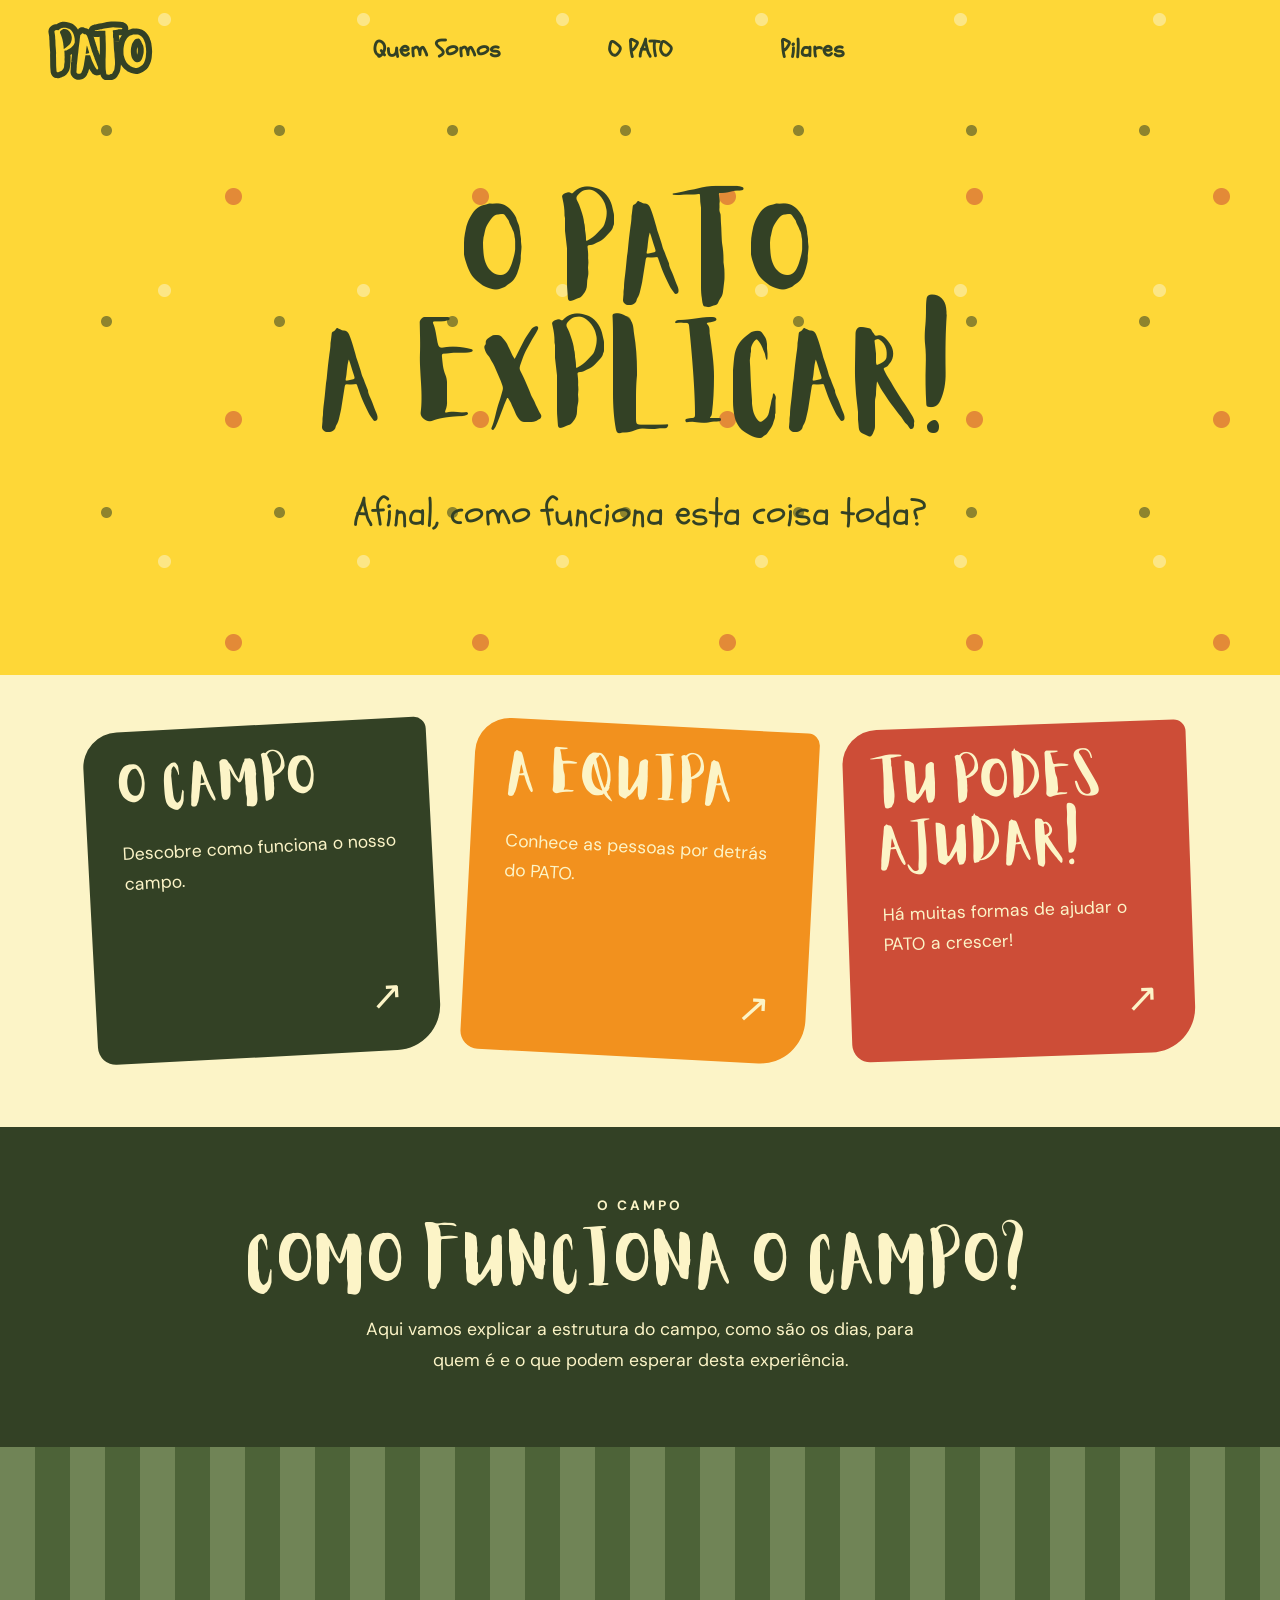
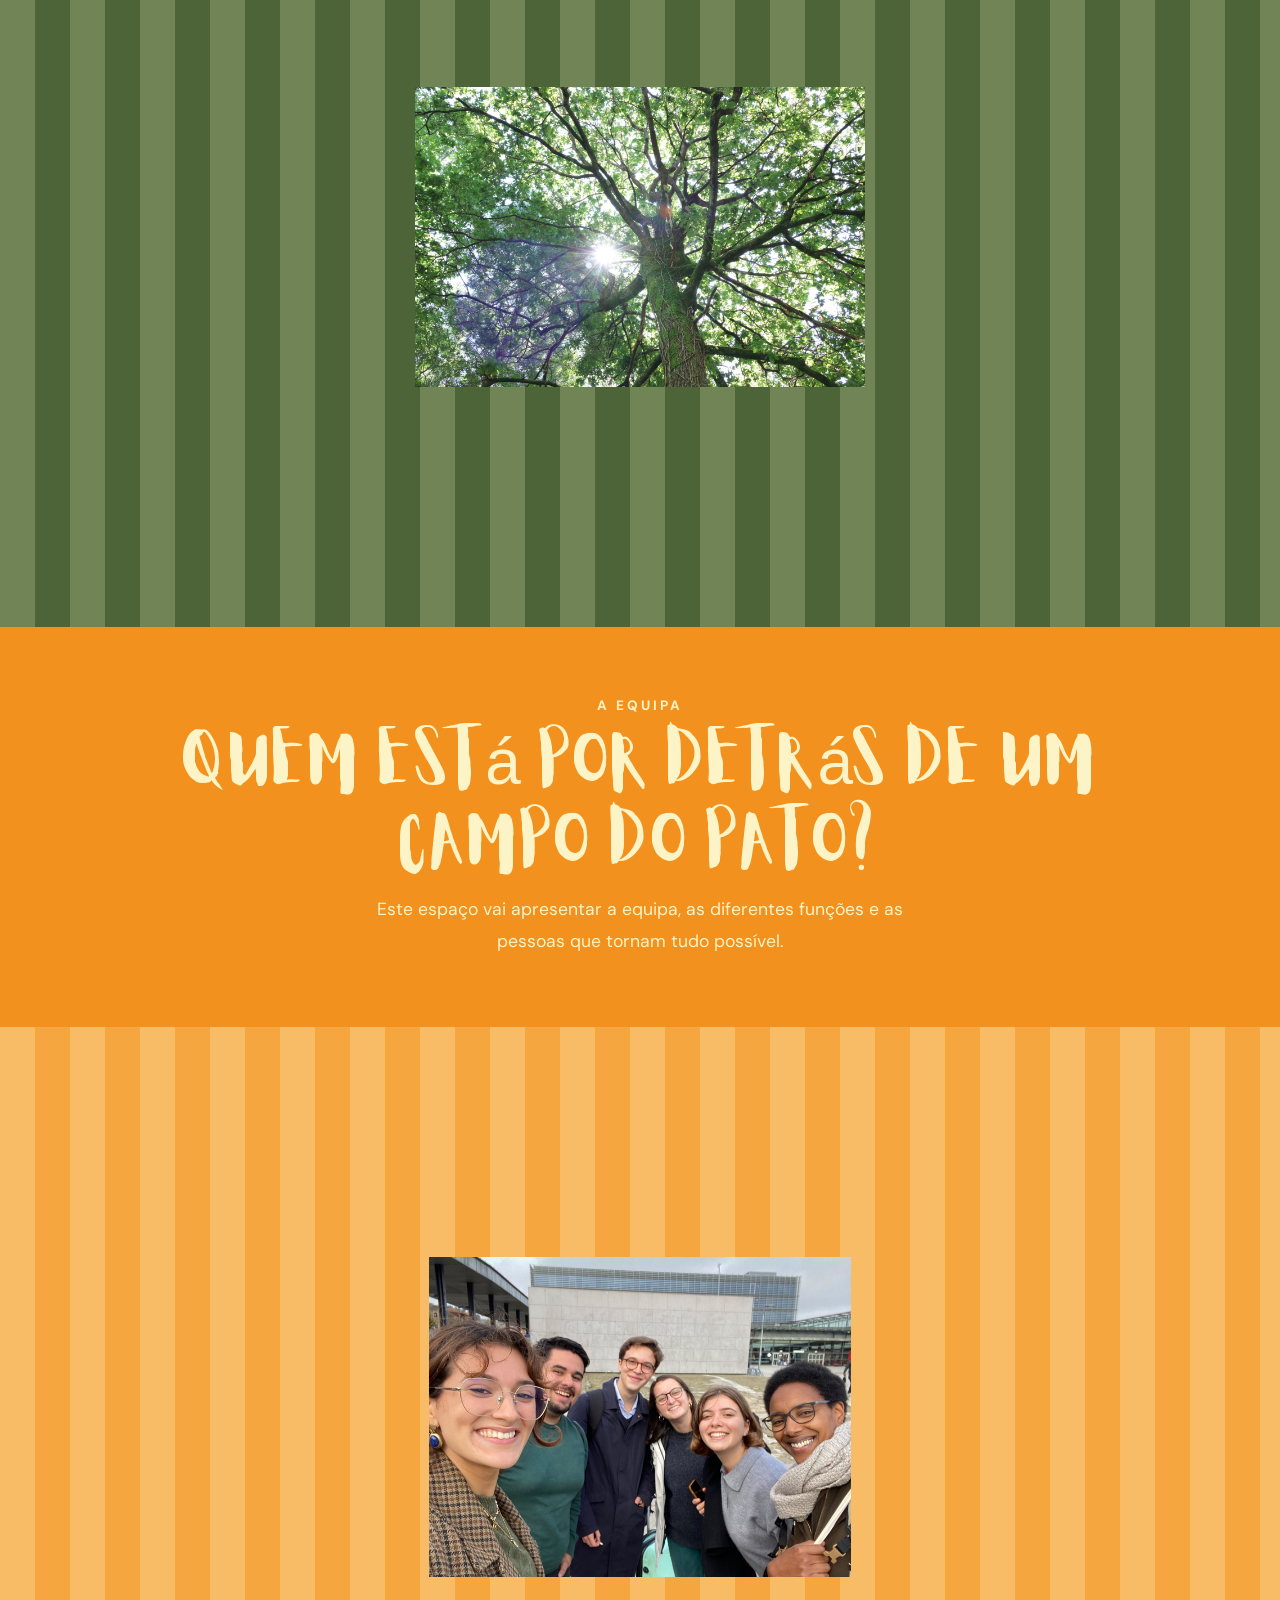
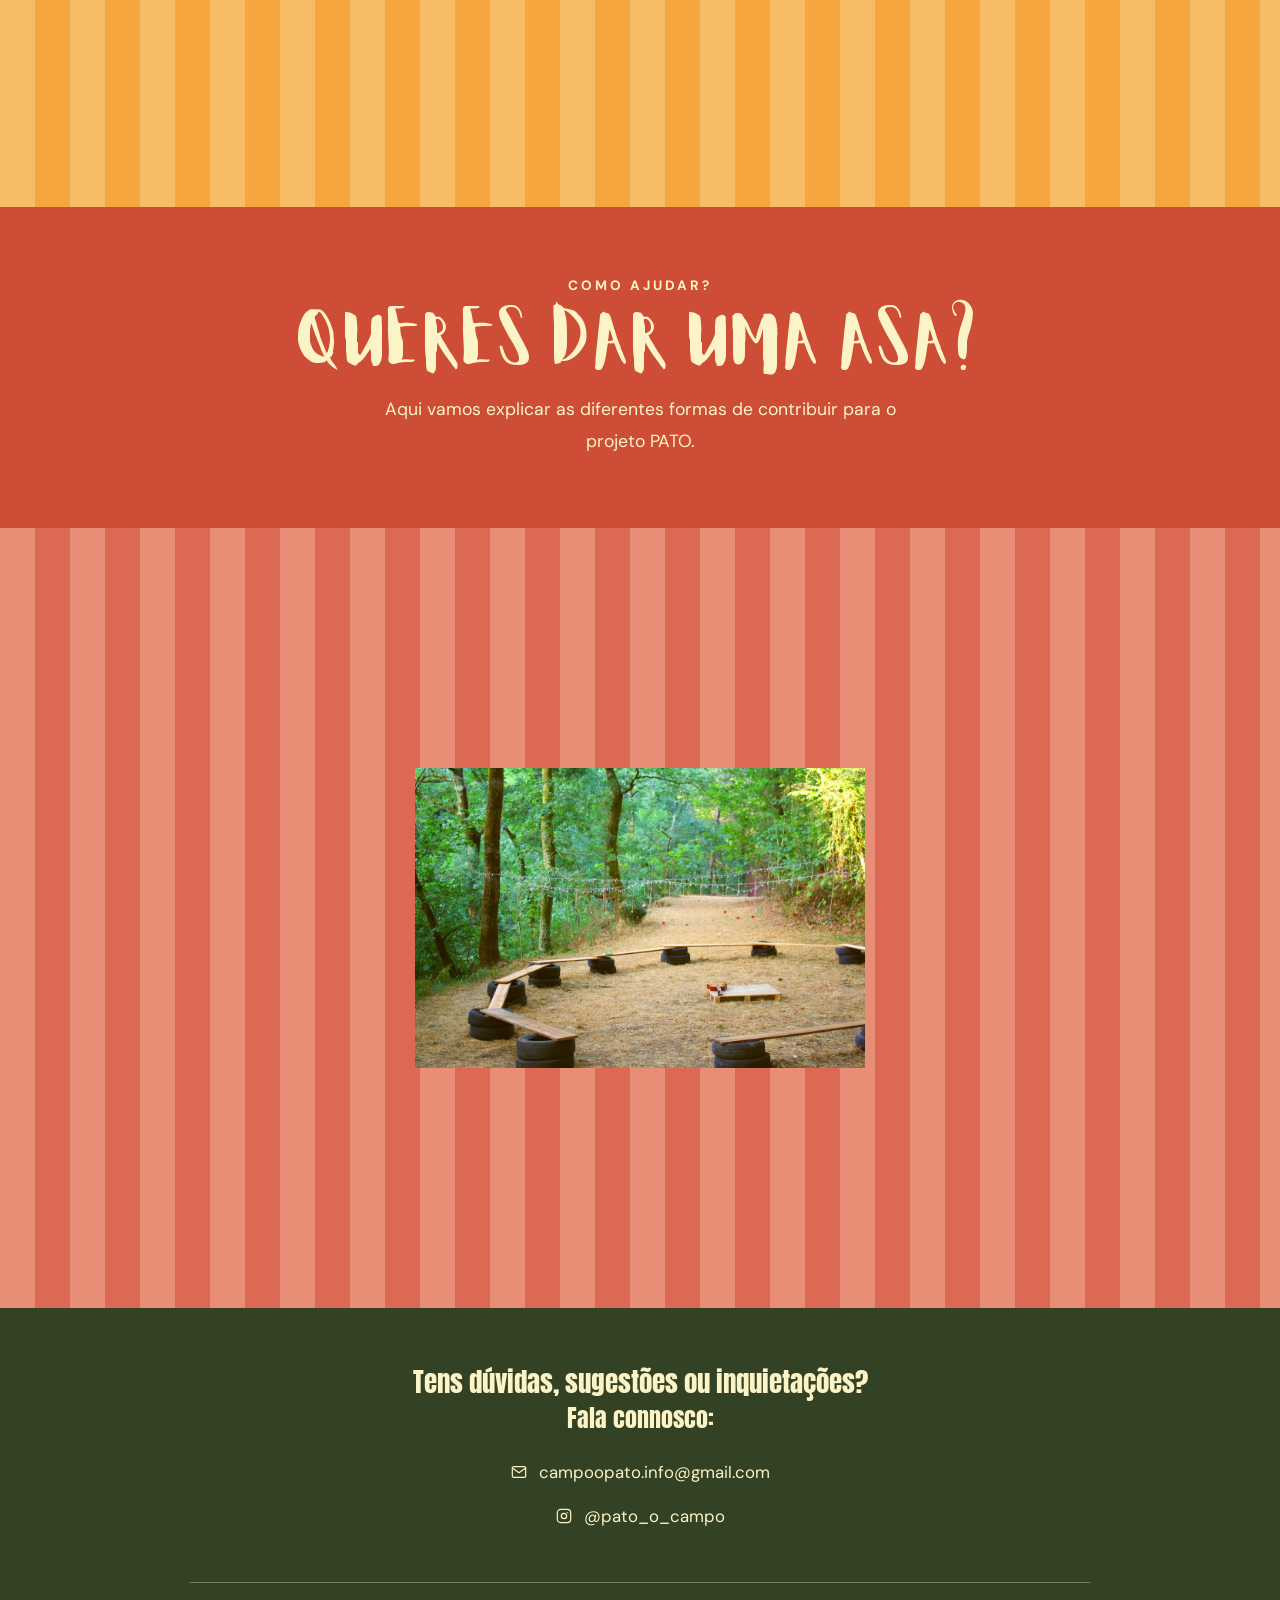
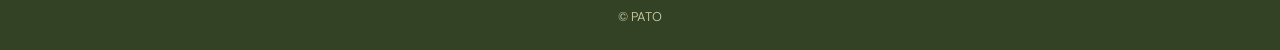
==== commit 5a01ad5f: "24/11" ====
--- a/v2/o-pato.html
+++ b/v2/o-pato.html
@@ -73,7 +73,7 @@
         <p>Aqui vamos explicar a estrutura do campo, como são os dias, para quem é e o que podem esperar desta experiência.</p>
     </div>
     <div class="detalhe-imagem">
-        <img src="images/roda2.jpg" alt="Fotografia do campo">
+        <img src="images/arvore.jpeg" alt="Fotografia do campo">
     </div>
 </section>
 
@@ -81,11 +81,11 @@
 <section id="a-equipa" class="explicar-detalhe detalhe-equipa">
     <div class="detalhe-texto">
         <span>A EQUIPA</span>
-        <h2>Quem está por detrás do PATO?</h2>
+        <h2>Quem está por detrás de um campo do PATO?</h2>
         <p>Este espaço vai apresentar a equipa, as diferentes funções e as pessoas que tornam tudo possível.</p>
     </div>
     <div class="detalhe-imagem">
-        <img src="images/roda2.jpg" alt="Equipa do PATO">
+        <img src="images/equipa.jpeg" alt="Equipa do PATO">
     </div>
 </section>
 
--- a/v2/styles.css
+++ b/v2/styles.css
@@ -52,7 +52,7 @@
 @keyframes abanar-ovo { 0%, 100% { transform: rotate(-8deg); } 50% { transform: rotate(8deg); } }
 .egg-illustration:hover { animation: abanar-ovo 0.3s ease-in-out infinite; }
 .fundraising p { font-family: "DMSans", sans-serif; font-size: 1rem; max-width: 600px; line-height: 1.4; margin-top: 30px; }
-.egg-link{display:inline-block}
+.egg-link{display:inline-block;position:relative;z-index:10;cursor:pointer}
 
 .ovo-animado{display:block;width:min(75vw,400px);height:auto;object-fit:contain;transform-origin:center bottom;cursor:pointer}
 .ovo-animado:hover{animation:ovoAbanar .85s ease-in-out infinite}
@@ -117,10 +117,10 @@
 .quem-razao-texto p,.quem-publico-texto p,.quem-historia-texto p{font-family:"DMSans",sans-serif;font-size:1.1rem;line-height:1.8}
 
 /* QUEM SOMOS — RISCAS E FOTOGRAFIAS */
-.quem-razao-foto,.quem-publico-foto,.quem-historia-foto{min-height:500px;padding:45px;display:flex;align-items:center;justify-content:center;overflow:hidden}
+.quem-razao-foto,.quem-publico-foto,.quem-historia-foto{min-height:500px;padding:0;position:relative;overflow:hidden}
 .quem-razao-foto,.quem-publico-foto{background:repeating-linear-gradient(90deg,#ffe356 0 32px,#ffd54e 32px 64px)}
 .quem-historia-foto{background:repeating-linear-gradient(90deg,#ffe356 0 32px,#ffd54e 32px 64px)}
-.quem-razao-foto img,.quem-publico-foto img,.quem-historia-foto img{display:block;width:min(100%,390px);height:auto;max-height:330px;object-fit:cover;border-radius:15px}
+.quem-razao-foto img,.quem-publico-foto img,.quem-historia-foto img{display:block;width:100%;height:100%;max-height:none;object-fit:cover;border-radius:0}
 
 /* QUEM SOMOS — TELEMÓVEIS */
 @media(max-width:850px){
